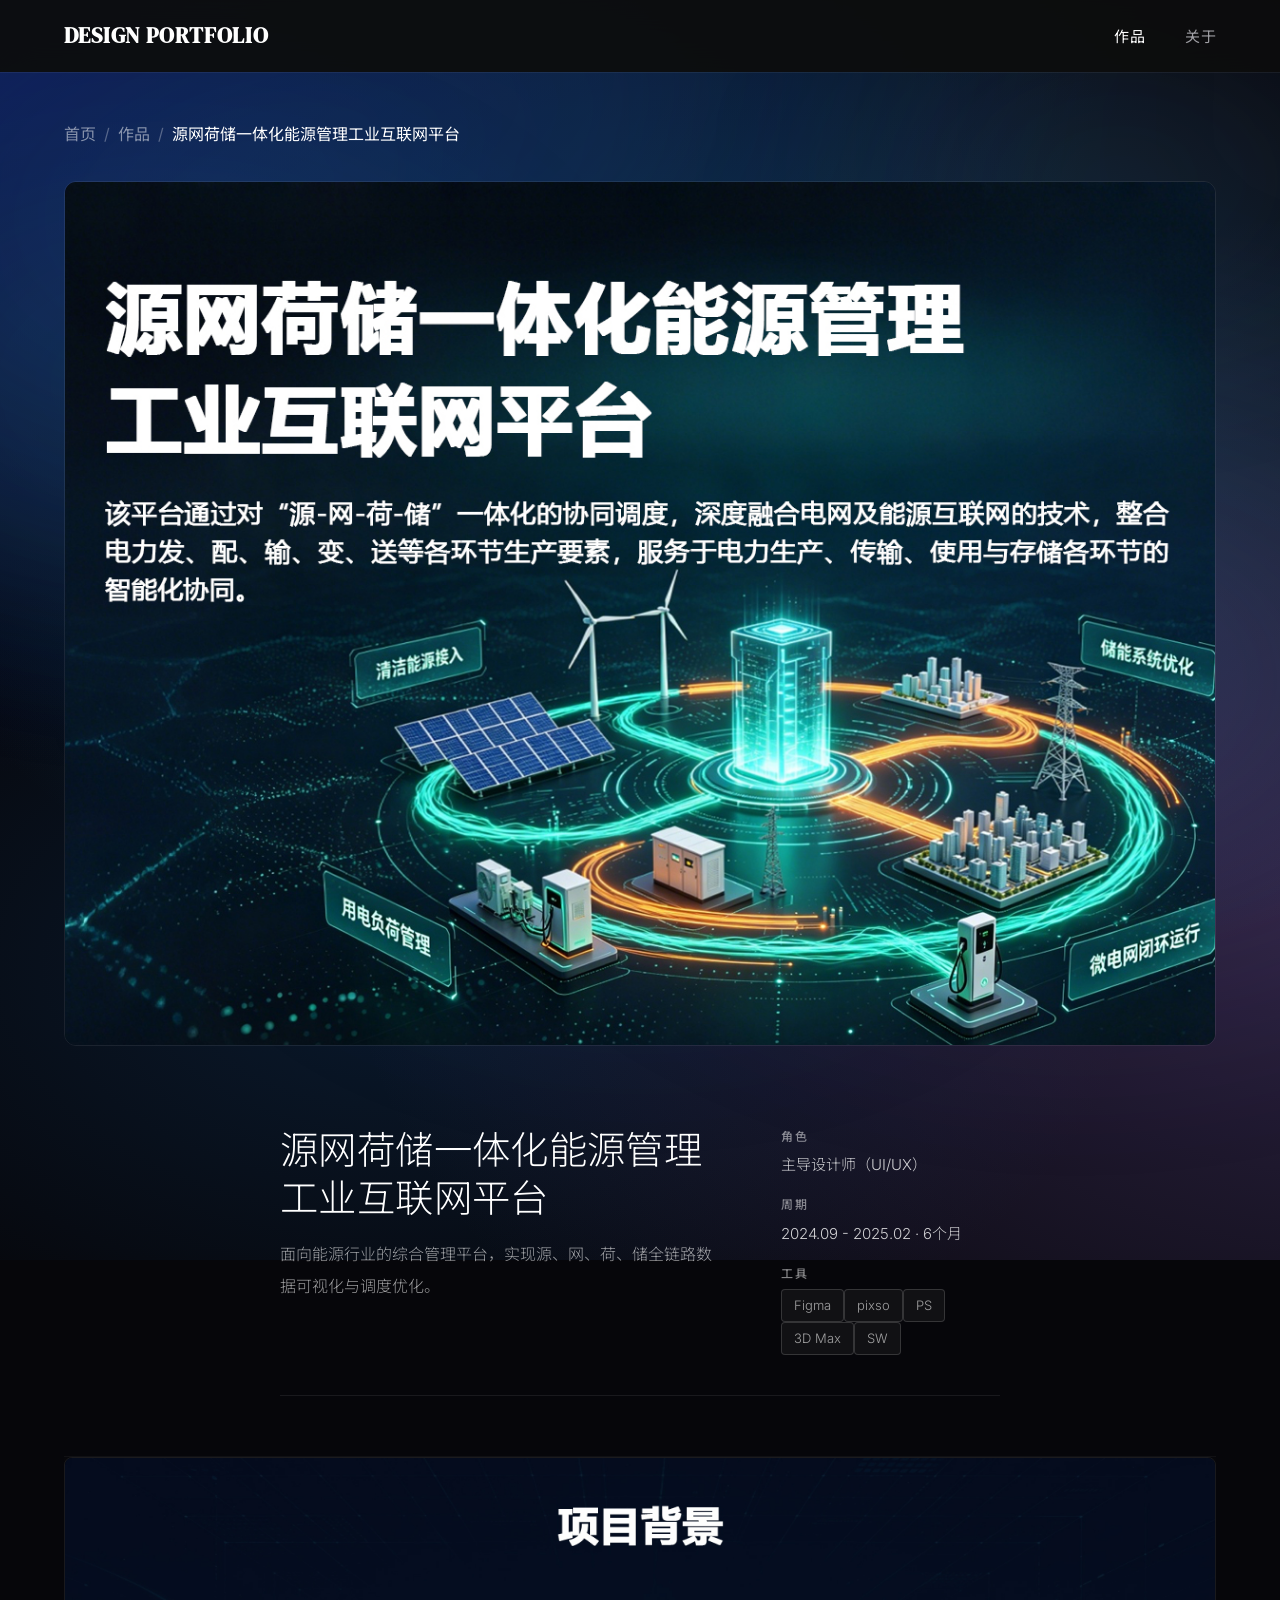
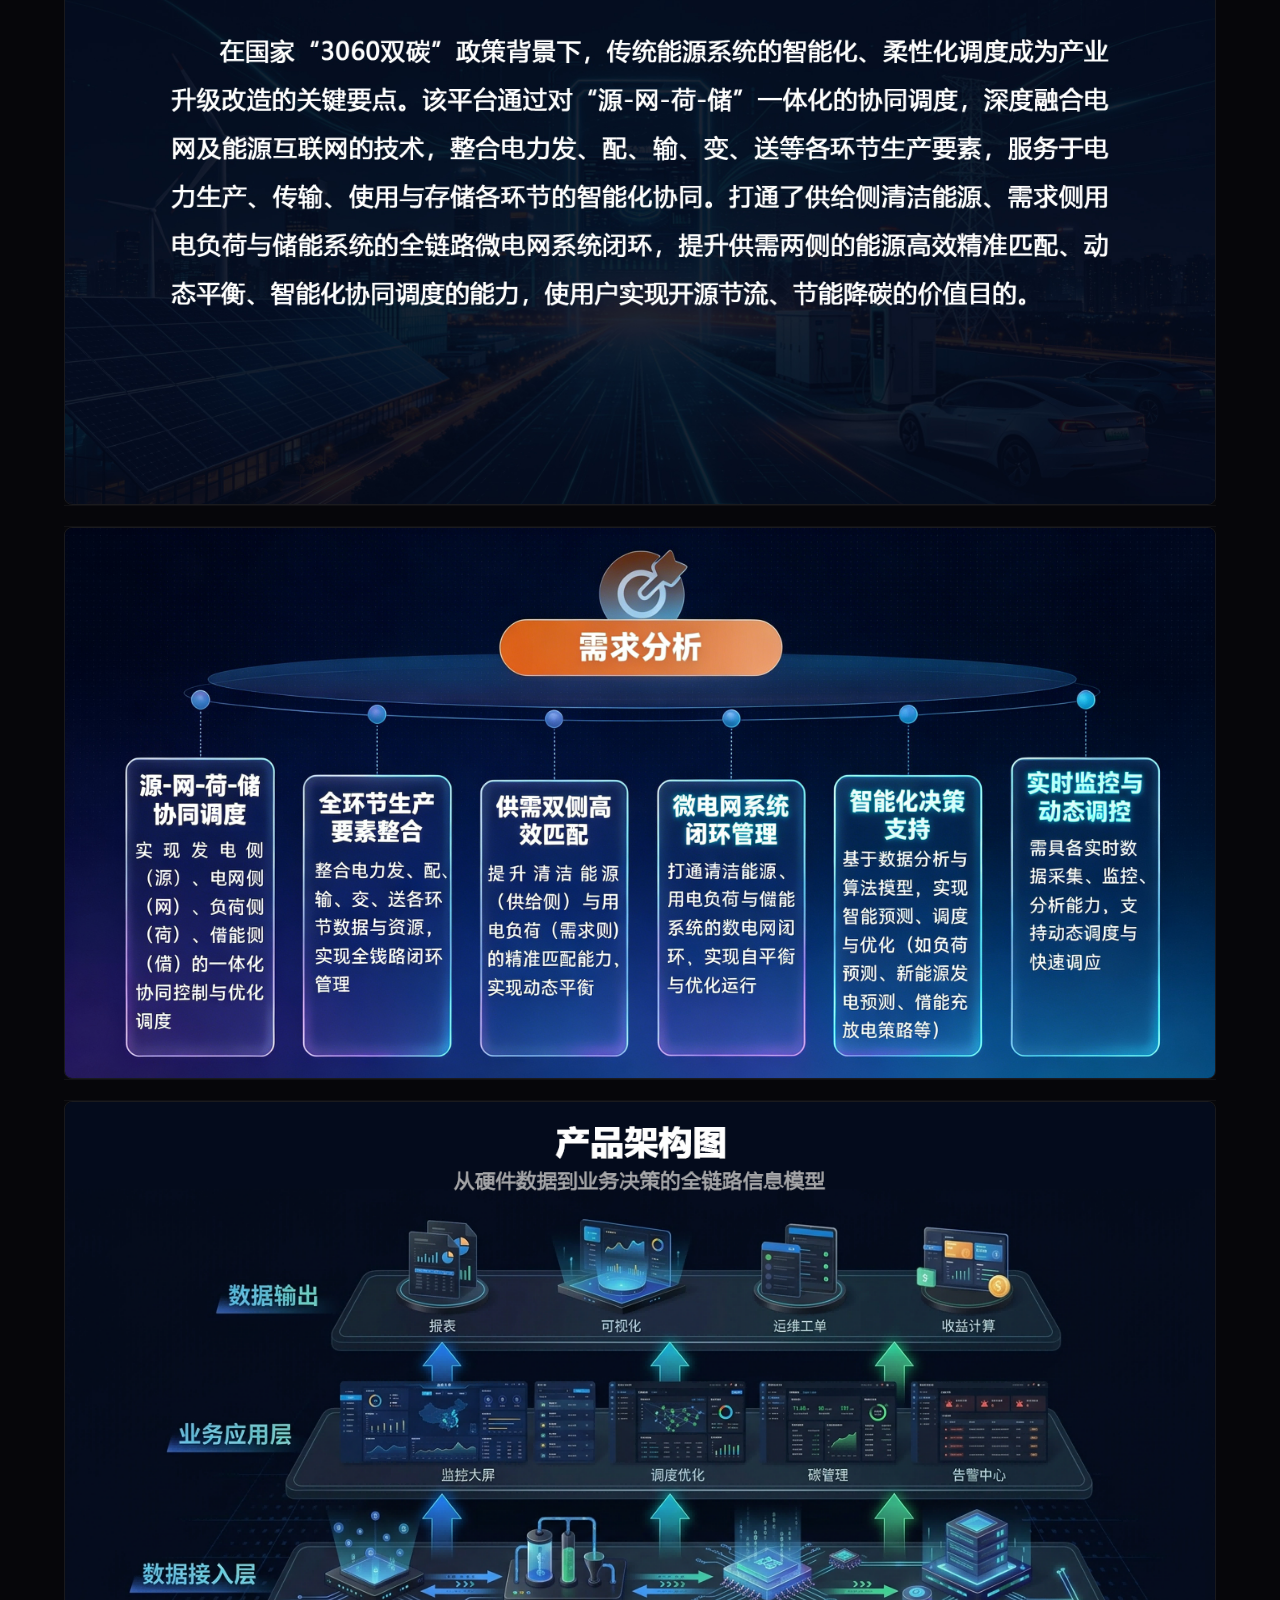
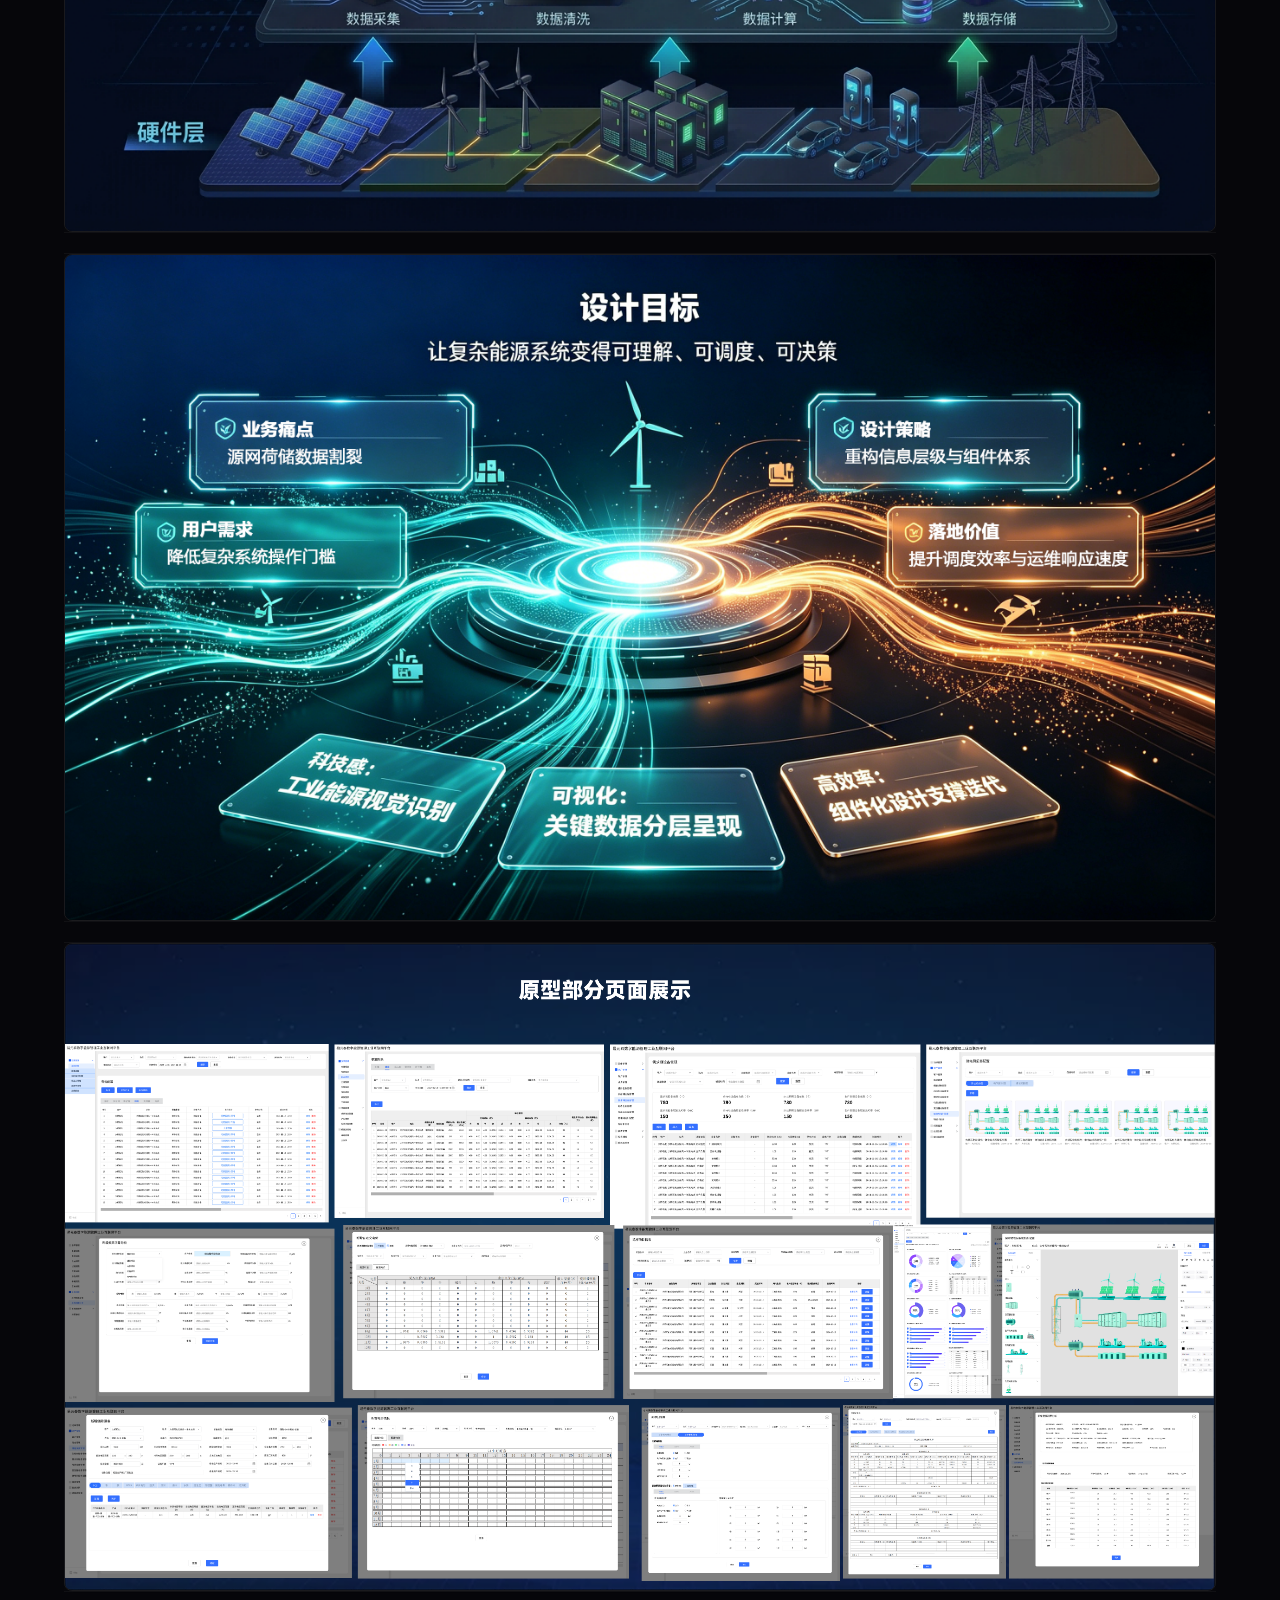
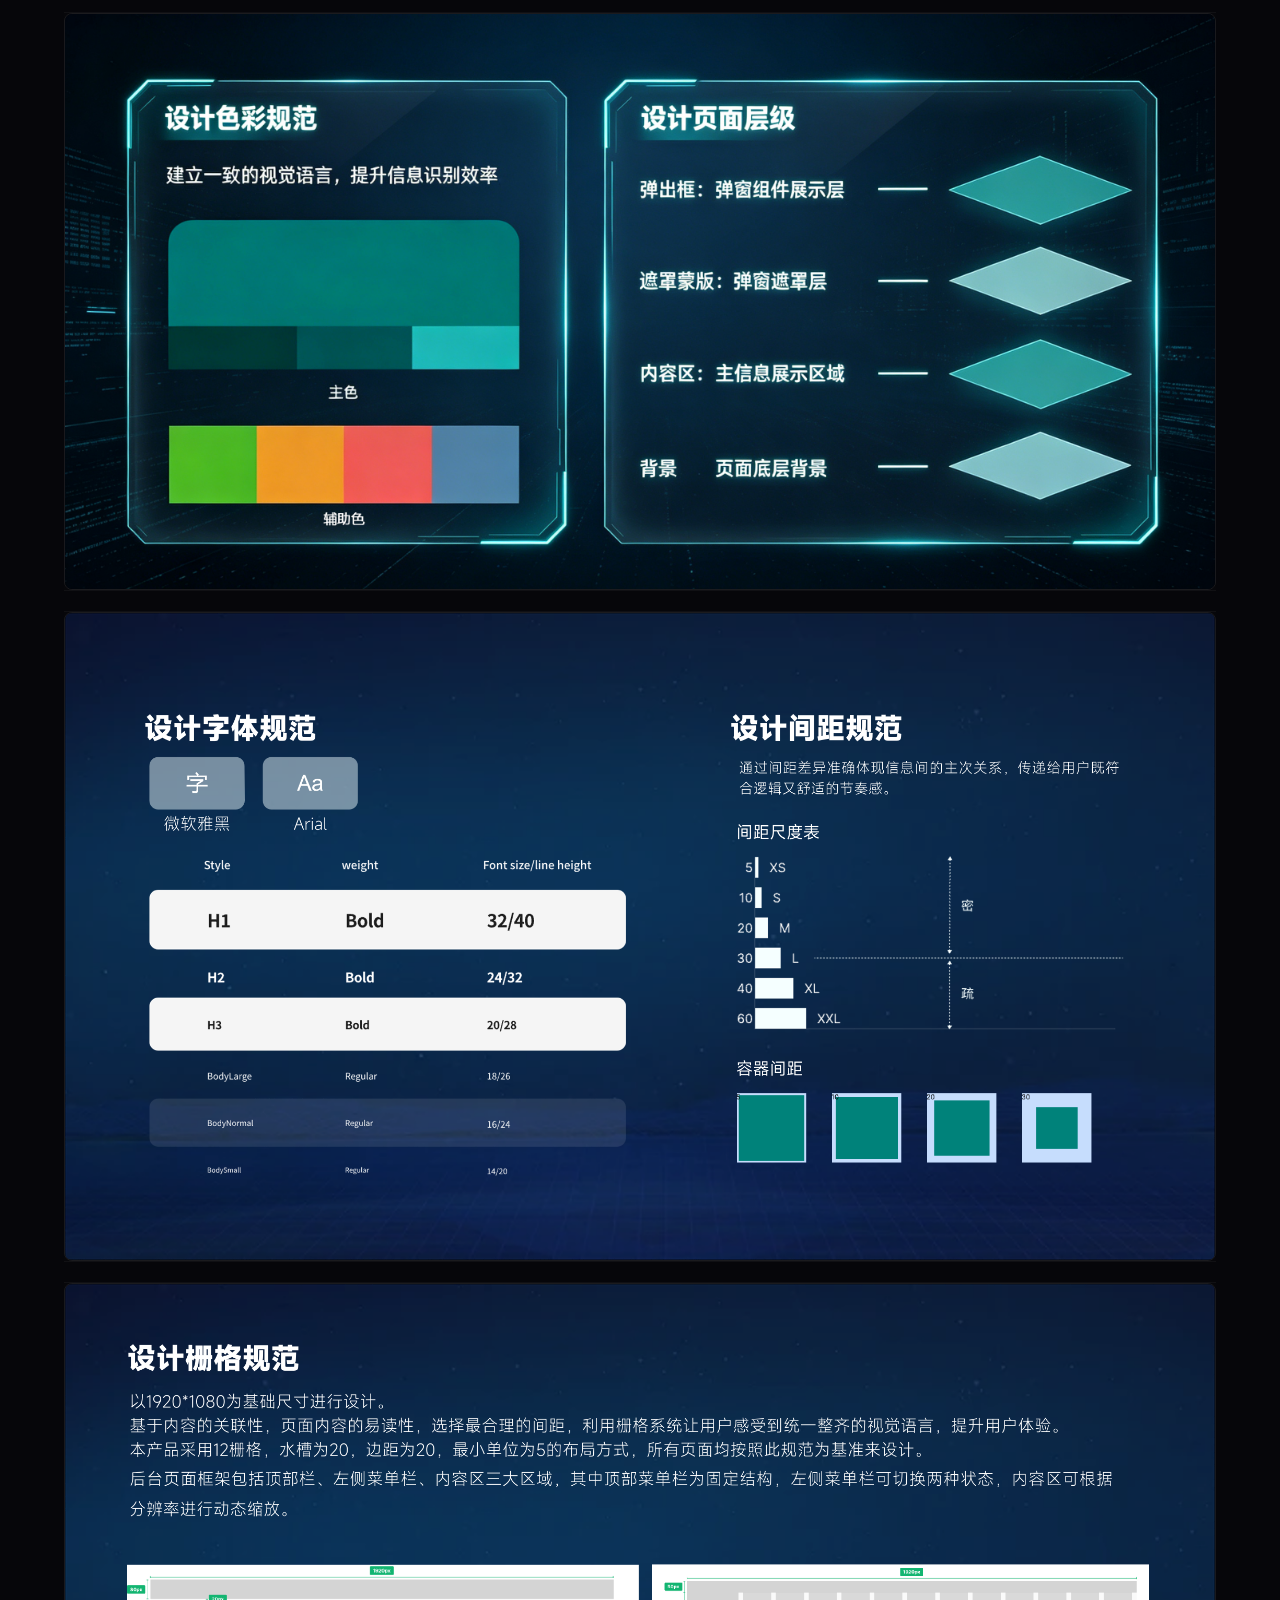
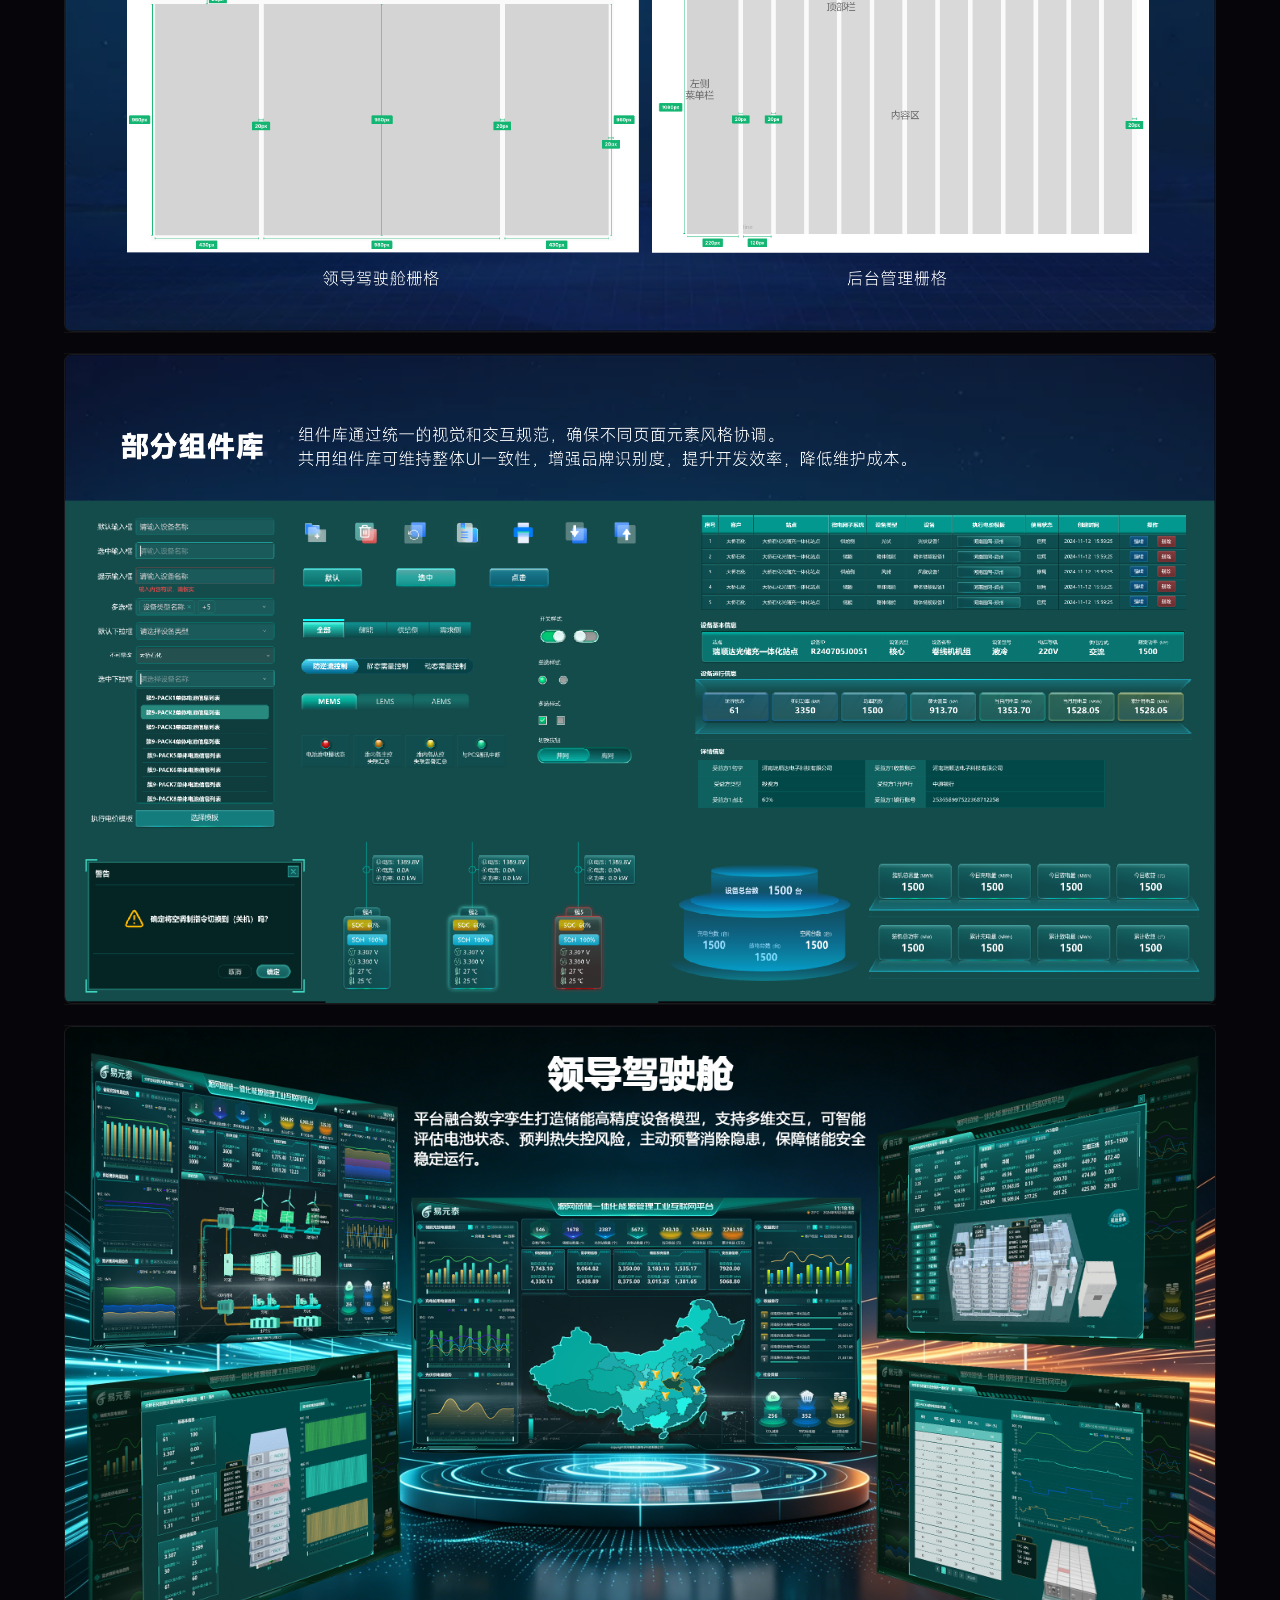
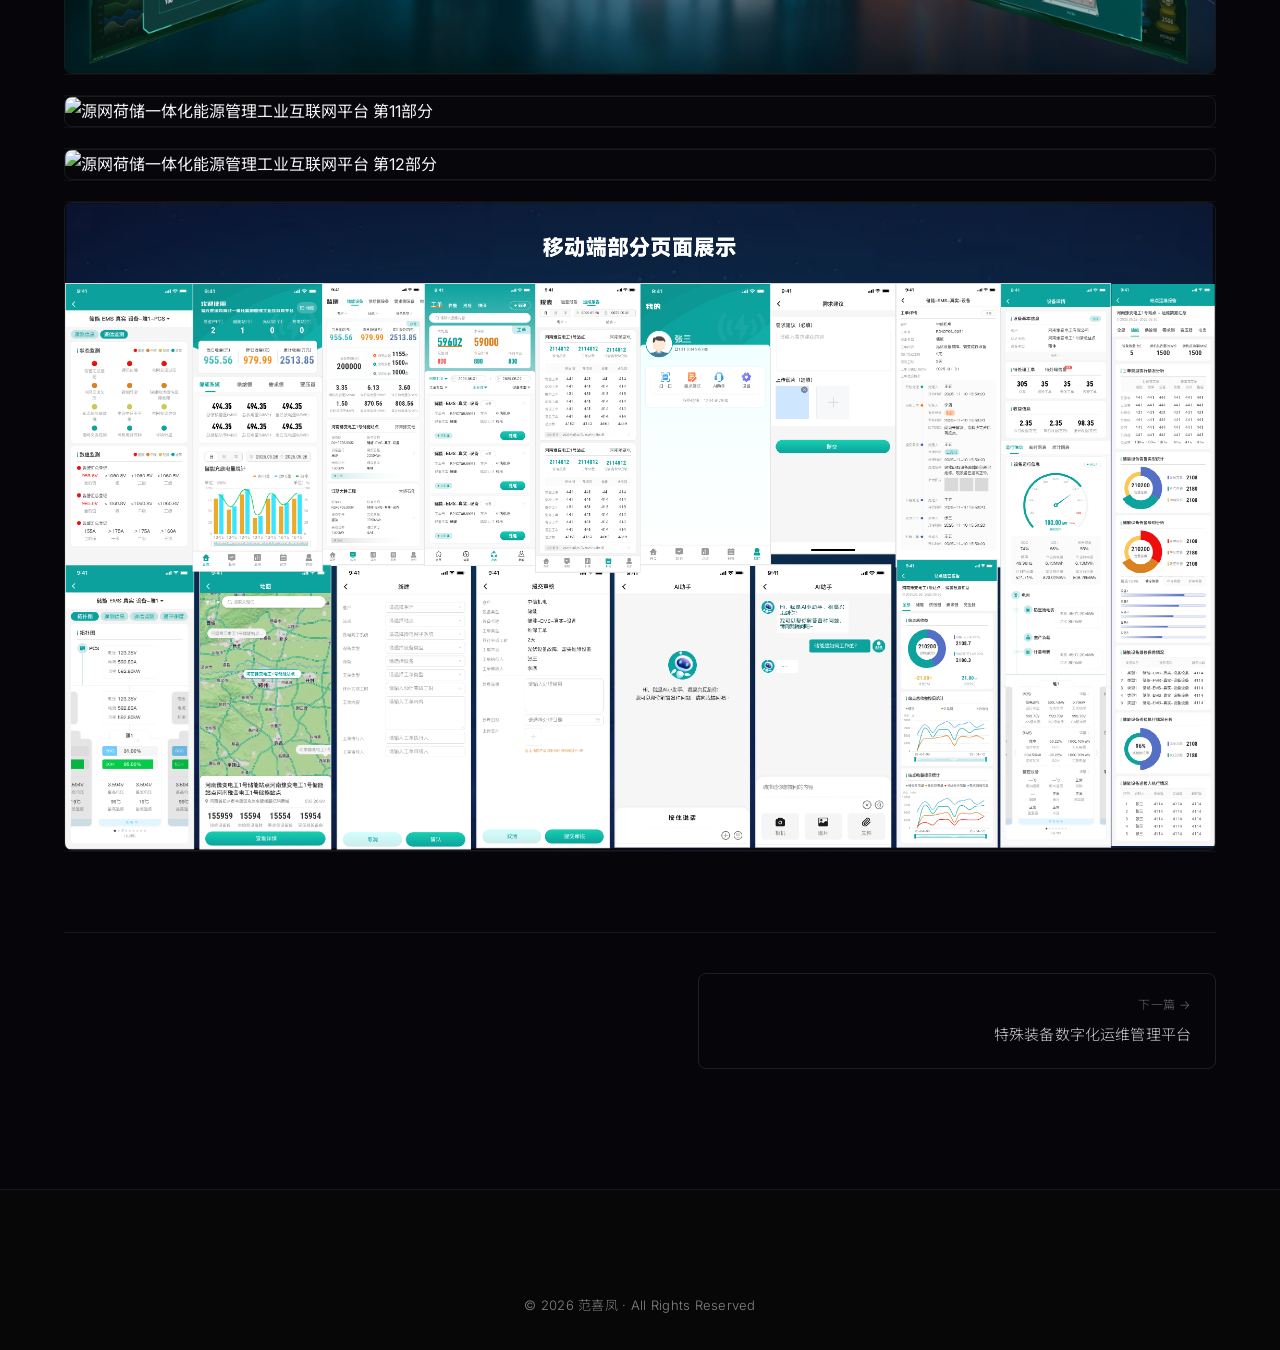
==== work-detail.html @ 2d945c6f "初始提交：凤飞花香个人设计作品集" ====
<!DOCTYPE html>
<html lang="zh-CN">
<head>
  <meta charset="UTF-8">
  <meta name="viewport" content="width=device-width, initial-scale=1.0">
  <title>作品详情 — 范喜凤</title>
  <link rel="preconnect" href="https://fonts.googleapis.com">
  <link rel="preconnect" href="https://fonts.gstatic.com" crossorigin>
  <link href="https://fonts.googleapis.com/css2?family=Noto+Sans+SC:wght@300;400;500&family=DM+Serif+Display&family=Inter:wght@300;400;500&display=swap" rel="stylesheet">
  <link rel="stylesheet" href="assets/css/style.css">
  <style>
    /* ========== 画册翻页浏览器 ========== */
    .flipbook-viewer {
      max-width: 960px;
      margin: 0 auto;
      padding: 0 20px 60px;
    }
    .flipbook-viewer__header {
      text-align: center;
      margin-bottom: 36px;
    }
    .flipbook-viewer__title {
      font-size: clamp(1.25rem, 2.5vw, 1.75rem);
      font-weight: 300;
      color: #FFFFFF;
      margin-bottom: 8px;
      letter-spacing: 0.02em;
    }
    .flipbook-viewer__meta {
      font-size: 0.8125rem;
      color: rgba(255,255,255,0.5);
      font-weight: 300;
      letter-spacing: 0.05em;
    }

    /* 主展示区 */
    .flipbook-stage {
      position: relative;
      background: rgba(255,255,255,0.03);
      border: 1px solid rgba(255,255,255,0.08);
      border-radius: 12px;
      overflow: hidden;
      aspect-ratio: 4 / 3;
      display: flex;
      align-items: center;
      justify-content: center;
    }
    .flipbook-stage__img {
      max-width: 92%;
      max-height: 92%;
      object-fit: contain;
      border-radius: 4px;
      transition: opacity 0.35s ease, transform 0.35s ease;
    }
    .flipbook-stage__img.entering {
      opacity: 0;
      transform: scale(0.97);
    }
    .flipbook-stage__img.visible {
      opacity: 1;
      transform: scale(1);
    }

    /* 翻页方向提示 */
    .flipbook-stage__hint-left,
    .flipbook-stage__hint-right {
      position: absolute;
      top: 0; bottom: 0;
      width: 18%;
      display: flex;
      align-items: center;
      justify-content: center;
      color: rgba(255,255,255,0.2);
      font-size: 2rem;
      cursor: pointer;
      transition: all 0.2s;
      z-index: 2;
      user-select: none;
    }
    .flipbook-stage__hint-left { left: 0; justify-content: flex-start; padding-left: 16px; }
    .flipbook-stage__hint-right { right: 0; justify-content: flex-end; padding-right: 16px; }
    .flipbook-stage__hint-left:hover,
    .flipbook-stage__hint-right:hover {
      color: rgba(255,255,255,0.7);
      background: linear-gradient(90deg, rgba(255,255,255,0.04), transparent);
    }
    .flipbook-stage__hint-right:hover {
      background: linear-gradient(90deg, transparent, rgba(255,255,255,0.04));
    }

    /* 控制栏 */
    .flipbook-controls {
      display: flex;
      align-items: center;
      justify-content: center;
      gap: 24px;
      margin-top: 24px;
    }
    .flipbook-controls__btn {
      width: 44px; height: 44px;
      border-radius: 50%;
      border: 1px solid rgba(255,255,255,0.2);
      background: transparent;
      color: rgba(255,255,255,0.7);
      font-size: 1.125rem;
      cursor: pointer;
      display: flex;
      align-items: center;
      justify-content: center;
      transition: all 0.2s;
    }
    .flipbook-controls__btn:hover:not(:disabled) {
      border-color: rgba(255,255,255,0.5);
      color: #FFFFFF;
      background: rgba(255,255,255,0.06);
    }
    .flipbook-controls__btn:disabled {
      opacity: 0.2;
      cursor: default;
    }
    .flipbook-controls__page {
      font-size: 0.875rem;
      color: rgba(255,255,255,0.6);
      font-weight: 300;
      letter-spacing: 0.05em;
      min-width: 60px;
      text-align: center;
    }
    .flipbook-controls__page strong {
      color: #FFFFFF;
      font-weight: 400;
    }

    /* 页码圆点指示器 */
    .flipbook-dots {
      display: flex;
      justify-content: center;
      gap: 8px;
      margin-top: 20px;
      flex-wrap: wrap;
    }
    .flipbook-dots__dot {
      width: 8px; height: 8px;
      border-radius: 50%;
      background: rgba(255,255,255,0.15);
      border: none;
      cursor: pointer;
      transition: all 0.25s;
      padding: 0;
    }
    .flipbook-dots__dot:hover {
      background: rgba(255,255,255,0.35);
    }
    .flipbook-dots__dot.active {
      background: #FFFFFF;
      transform: scale(1.2);
    }

    /* 缩略图横滚条 */
    .flipbook-thumbs {
      display: flex;
      gap: 8px;
      margin-top: 20px;
      overflow-x: auto;
      padding-bottom: 8px;
      scrollbar-width: thin;
      scrollbar-color: rgba(255,255,255,0.15) transparent;
    }
    .flipbook-thumbs__item {
      flex-shrink: 0;
      width: 72px;
      height: 54px;
      border-radius: 4px;
      overflow: hidden;
      border: 2px solid transparent;
      cursor: pointer;
      opacity: 0.5;
      transition: all 0.2s;
    }
    .flipbook-thumbs__item:hover { opacity: 0.8; }
    .flipbook-thumbs__item.active {
      border-color: #FFFFFF;
      opacity: 1;
    }
    .flipbook-thumbs__item img {
      width: 100%; height: 100%;
      object-fit: cover;
    }

    /* 键盘提示 */
    .flipbook-keyboard-hint {
      text-align: center;
      margin-top: 16px;
      font-size: 0.75rem;
      color: rgba(255,255,255,0.25);
      font-weight: 300;
    }

    /* 作品概述区（画册也显示） */
    .work-detail__overview {
      max-width: 720px;
      margin: 0 auto 60px;
      padding-bottom: 40px;
      border-bottom: 1px solid rgba(255,255,255,0.08);
    }
    .work-detail__overview h1 {
      font-size: clamp(1.5rem, 3vw, 2.75rem);
      font-weight: 500;
      line-height: 1.25;
      letter-spacing: 0.01em;
      margin-bottom: 16px;
      color: #FFFFFF;
    }
    .work-detail__overview .subtitle {
      color: rgba(255,255,255,0.6);
      font-weight: 300;
      line-height: 2;
      margin-bottom: 28px;
    }
    .work-detail__meta {
      display: flex;
      flex-direction: column;
      gap: 16px;
    }
    .meta-item h4 {
      font-size: 0.75rem;
      font-weight: 500;
      letter-spacing: 0.12em;
      text-transform: uppercase;
      color: rgba(255,255,255,0.5);
      margin-bottom: 4px;
    }
    .meta-item p {
      color: rgba(255,255,255,0.8);
      font-weight: 300;
      font-size: 0.9375rem;
    }
    .tool-icons {
      display: flex;
      gap: 8px;
      flex-wrap: wrap;
    }
    .tool-icon {
      display: inline-block;
      padding: 4px 12px;
      border: 1px solid rgba(255,255,255,0.15);
      border-radius: 4px;
      font-size: 0.8125rem;
      color: rgba(255,255,255,0.6);
      font-weight: 300;
    }

    /* 普通作品章节样式（复用现有） */
    .work-section {
      margin-bottom: 20px;
    }
    .work-section__title {
      font-size: clamp(1.125rem, 2vw, 1.5rem);
      font-weight: 300;
      color: #FFFFFF;
      margin-bottom: 20px;
      letter-spacing: 0.01em;
    }
    .work-section__body {
      color: rgba(255,255,255,0.6);
      font-weight: 300;
      line-height: 2;
    }
    .work-section__body p { margin: 20px; }
    .pull-quote {
      background: rgba(255,255,255,0.03);
      border-left: 2px solid rgba(255,255,255,0.3);
      color: rgba(255,255,255,0.7);
      padding: 20px 24px;
      border-radius: 0 8px 8px 0;
      margin: 24px 0;
      font-size: 0.9375rem;
      line-height: 1.8;
    }
    .image-grid {
      display: grid;
      grid-template-columns: 1fr;
      gap: 24px;
      margin-top: 28px;
    }
    .image-grid img {
      border-radius: 8px;
      width: 100%;
      cursor: pointer;
      transition: transform 0.3s, box-shadow 0.3s;
      border: 1px solid rgba(255,255,255,0.08);
    }
    .emoji-grid {
      display: grid;
      grid-template-columns: repeat(4, 1fr);
      gap: 12px;
      margin-top: 28px;
    }
    .emoji-grid img {
      border-radius: 6px;
      width: 100%;
      aspect-ratio: 1;
      object-fit: contain;
      cursor: pointer;
      transition: transform 0.2s;
      background: rgba(255,255,255,0.03);
      border: 1px solid rgba(255,255,255,0.06);
    }
    .emoji-grid img:hover {
      transform: scale(1.08);
      border-color: rgba(255,255,255,0.15);
    }
    .preview-grid {
      display: grid;
      grid-template-columns: 1fr 1fr;
      gap: 16px;
      margin-top: 28px;
    }
    .preview-grid img {
      border-radius: 8px;
      width: 100%;
      cursor: pointer;
      transition: transform 0.2s;
      border: 1px solid rgba(255,255,255,0.08);
    }
    .preview-grid img:hover {
      transform: scale(1.03);
    }
    .goal-list {
      list-style: none;
      padding: 0;
      display: flex;
      flex-direction: column;
      gap: 20px;
    }
    .goal-list li {
      display: flex;
      align-items: flex-start;
      gap: 16px;
    }
    .goal-icon {
      width: 36px; height: 36px;
      border-radius: 50%;
      background: #FFFFFF;
      color: #06060A;
      display: flex;
      align-items: center;
      justify-content: center;
      font-size: 0.9375rem;
      font-weight: 600;
      flex-shrink: 0;
    }

    /* 上一篇/下一篇导航 */
    .work-nav {
      display: flex;
      justify-content: space-between;
      margin-top: 80px;
      padding-top: 40px;
      border-top: 1px solid rgba(255,255,255,0.08);
      gap: 20px;
    }
    .work-nav__item {
      flex: 1;
      padding: 20px 24px;
      border: 1px solid rgba(255,255,255,0.1);
      border-radius: 8px;
      text-decoration: none;
      transition: all 0.25s;
      max-width: 45%;
    }
    .work-nav__item:hover {
      border-color: rgba(255,255,255,0.3);
      background: rgba(255,255,255,0.03);
    }
    .work-nav__item--next { text-align: right; margin-left: auto; }
    .work-nav__label {
      font-size: 0.75rem;
      color: rgba(255,255,255,0.4);
      margin-bottom: 6px;
      letter-spacing: 0.05em;
    }
    .work-nav__title {
      font-size: 0.9375rem;
      color: rgba(255,255,255,0.8);
      font-weight: 300;
    }

    @media (max-width: 640px) {
      .flipbook-stage { aspect-ratio: 3 / 2.2; }
      .flipbook-stage__hint-left,
      .flipbook-stage__hint-right { display: none; }
      .image-grid { grid-template-columns: 1fr; }
      .work-nav { flex-direction: column; }
      .work-nav__item { max-width: 100%; }
    }
    .img-with-model {
      position: relative;
      width: 100%;
      border-radius: 8px;
      overflow: hidden;
    }
    .img-with-model img {
      width: 100%;
      display: block;
    }
    .img-with-model .model-btn {
      position: absolute;
      bottom: 14px;
      left: 50%;
      transform: translateX(-50%);
      padding: 7px 18px;
      background: rgba(0,0,0,0.65);
      color: #fff;
      border: 1px solid rgba(255,255,255,0.25);
      border-radius: 18px;
      font-size: 0.8125rem;
      cursor: pointer;
      transition: all 0.2s;
      backdrop-filter: blur(6px);
      white-space: nowrap;
      z-index: 2;
    }
    .img-with-model .model-btn:hover {
      background: rgba(255,255,255,0.18);
      border-color: rgba(255,255,255,0.5);
    }
    #modelViewerModal {
      display: none;
      position: fixed;
      inset: 0;
      z-index: 9999;
      background: rgba(0,0,0,0.92);
      backdrop-filter: blur(12px);
    }
    #modelViewerModal .model-close-btn {
      position: absolute;
      top: 20px;
      right: 20px;
      z-index: 10;
      background: rgba(255,255,255,0.1);
      border: 1px solid rgba(255,255,255,0.2);
      color: #fff;
      width: 40px;
      height: 40px;
      border-radius: 50%;
      font-size: 1.1rem;
      cursor: pointer;
      transition: all 0.2s;
      display: flex;
      align-items: center;
      justify-content: center;
    }
    #modelViewerModal .model-close-btn:hover {
      background: rgba(255,255,255,0.2);
    }
    #modelViewerModal .model-hint {
      text-align: center;
      color: rgba(255,255,255,0.4);
      font-size: 0.75rem;
      padding: 10px;
      letter-spacing: 0.05em;
    }
    model-viewer {
      width: 100%;
      height: 100%;
      background: transparent;
    }
  </style>
  <script type="module" src="https://unpkg.com/@google/model-viewer/dist/model-viewer.min.js"></script>
</head>
<body>

  <!-- 动态渐变背景第三层 -->
  <div class="bg-glow-layer"></div>

  <!-- 导航栏 -->
  <nav class="navbar scrolled" style="background:rgba(13,13,13,0.94);backdrop-filter:blur(16px);box-shadow:0 1px 0 rgba(255,255,255,0.06);">
    <a href="index.html" class="navbar__logo"><span>DESIGN PORTFOLIO</span></a>
    <ul class="navbar__links" style="display:flex;gap:40px;list-style:none;">
      <li><a href="works.html" style="color:#FFFFFF;font-weight:400;">作品</a></li>
      <li><a href="about.html">关于</a></li>
    </ul>
  </nav>

  <!-- 作品详情动态内容 -->
  <article class="work-detail" style="padding-top:120px;">
    <div class="container" id="work-content">
      <!-- JS 动态填充 -->
    </div>
  </article>

  <!-- Footer -->
  <footer class="footer">
    <div class="container">
    
      <p class="footer__copy">© 2026 范喜凤 · All Rights Reserved</p>
    </div>
  </footer>

  <!-- Lightbox -->
  <div class="lightbox" id="lightbox">
    <button class="lightbox__close" onclick="closeLightbox()">✕</button>
    <button class="lightbox__nav lightbox__nav--prev" onclick="lbNav(-1)">‹</button>
    <img class="lightbox__img" id="lightbox-img" src="" alt="预览">
    <button class="lightbox__nav lightbox__nav--next" onclick="lbNav(1)">›</button>
  </div>

  <script>
    // ============================================================
    //  作品数据
    // ============================================================
    const worksData = {
      // ---------- UI 设计 ----------
      'energy': {
        title: '源网荷储一体化能源管理工业互联网平台',
        subtitle: '面向能源行业的综合管理平台，实现源、网、荷、储全链路数据可视化与调度优化。',
        category: 'UI 设计',
        categorySlug: 'ui',
        type: 'regular',
        meta: [
          { label: '角色', value: '主导设计师（UI/UX）' },
          { label: '周期', value: '2024.09 - 2025.02 · 6个月' },
          { label: '工具', value: ['Figma', 'pixso', 'PS', '3D Max', 'SW'] },
        ],
        cover: 'assets/images/UI-energy-01.jpg',
        sections: [
          {image: 'assets/images/UI-energy-02.jpg'},
          {image: 'assets/images/UI-energy-03.png'},
          {image: 'assets/images/UI-energy-04.png'},
          {image: 'assets/images/UI-energy-05.png'},
          {image: 'assets/images/UI-energy-05-1.png'},
          {image: 'assets/images/UI-energy-06.png'},
          {image: 'assets/images/UI-energy-07.png'},
          {image: 'assets/images/UI-energy-08.png'},
          {image: 'assets/images/UI-energy-09.png'},
          {image: 'assets/images/UI-energy-10.png'},
          {image: 'assets/images/UI-energy-11.png'},
          {image: 'assets/images/UI-energy-12.png'},
          {image: 'assets/images/UI-energy-13.png'},
        ]
      },
      'equipment': {
        title: '特殊装备数字化运维管理平台',
        subtitle: '面向特殊装备的全生命周期运维管理系统，实现设备状态实时监控、故障预警与工单闭环管理。',
        category: 'UI 设计',
        categorySlug: 'ui',
        type: 'regular',
        meta: [
          { label: '角色', value: '主导设计师（UI/UX）' },
          { label: '周期', value: '2025.03 - 2025.04  · 1个月' },
          { label: '工具', value: ['pixso', 'PS', '3D Max', 'SW'] },
        ],
        cover: 'assets/images/UI-equipment-01.jpg',
        sections: [
          {image: 'assets/images/UI-equipment-02.jpg'},
          {image: 'assets/images/UI-equipment-03.jpg'},
          {video: 'assets/images/UI-equipment-video.mp4', caption: '数字孪生模型演示视频'},
          {image: 'assets/images/UI-equipment-04.jpg'},
          {image: 'assets/images/UI-equipment-05.jpg'},
        ]
      },
      'charge': {
        title: '充电运营管理系统',
        subtitle: '新能源汽车充电站运营管理平台，涵盖站点监控、订单管理、财务结算、用户运营等核心功能。',
        category: 'UI 设计',
        categorySlug: 'ui',
        type: 'regular',
        meta: [
          { label: '角色', value: '主导设计师（UI/UX）' },
          { label: '周期', value: '2025.05 - 2025.09  · 3个月' },
          { label: '工具', value: ['pixso', 'PS', '3D Max'] },
        ],
        cover: 'assets/images/UI-charge-01.jpg',
        sections: [
          {image: 'assets/images/UI-charge-02.jpg'},
          {image: 'assets/images/UI-charge-03.jpg'},
          {image: 'assets/images/UI-charge-04.jpg'},
          {image: 'assets/images/UI-charge-05.png'},
          {image: 'assets/images/UI-charge-06.png'},
          {image: 'assets/images/UI-charge-07.png'},
          {image: 'assets/images/UI-charge-08.png'},
          {image: 'assets/images/UI-charge-09.png'},
          {image: 'assets/images/UI-charge-10.png'},
          {image: 'assets/images/UI-charge-11.png'},
        ]
      },

      'hcharge': {
        title: '火星充电小程序',
        subtitle: '火星充电小程序提供安全便捷充电服务，赋能电车产业与清洁能源可持续发展。',
        category: 'UI 设计',
        categorySlug: 'ui',
        type: 'regular',
        meta: [
          { label: '角色', value: '主导设计师（UI/UX）' },
          { label: '周期', value: '2023.01 - 2024.08  · 7个月' },
          { label: '工具', value: ['pixso', 'PS', '3D Max'] },
        ],
        cover: 'assets/images/UI-Hcharge-01.jpg',
        sections: [
          {image: 'assets/images/UI-Hcharge-02.jpg'},
          {image: 'assets/images/UI-Hcharge-03.jpg'},
          {image: 'assets/images/UI-Hcharge-04.jpg'},
        ]
      },
      'city': {
        title: '信阳市小米集团城市合作重点项目管理平台',
        subtitle: '信阳小米项目管理平台供领导查看项目进度、合作数据与区县项目排行。',
        category: 'UI 设计',
        categorySlug: 'ui',
        type: 'regular',
        meta: [
          { label: '角色', value: '主导设计师（UI/UX）' },
          { label: '周期', value: '2022.08 - 2023.08  · 12个月' },
          { label: '工具', value: ['figma', 'PS'] },
        ],
        cover: 'assets/images/UI-city-01.jpg',
        sections: [
          {image: 'assets/images/UI-city-02.jpg'},
          {image: 'assets/images/UI-city-03.jpg'},
          {image: 'assets/images/UI-city-04.jpg'},
        ]
      },
      'railway': {
        title: '车站智能AI服务台',
        subtitle: '通过该系统为旅客提供咨询、服务，包括：业务咨询、车站导航、余票查询、交通线路、求助投诉、车站周边等。',
        category: 'UI 设计',
        categorySlug: 'ui',
        type: 'regular',
        meta: [
          { label: '角色', value: '主导设计师（UI/UX）' },
          { label: '周期', value: '2020.05 - 2022.03  · 18个月' },
          { label: '工具', value: ['figma', 'PS', '3D Max', 'UE4'] },
        ],
        cover: 'assets/images/UI-railway-01.jpg',
        sections: [
          {image: 'assets/images/UI-railway-02.jpg'},
          {image: 'assets/images/UI-railway-03.jpg'},
          {video: 'assets/images/UI-railway-video.mp4', caption: '平台操作演示视频'},
          {image: 'assets/images/UI-railway-04.jpg'},
        ]
      },
      // ---------- 画册 / 宣传物料 ----------
      'yiyuantai': {
        title: '易元泰宣传画册',
        subtitle: '为企业品牌宣传打造的精美画册，融合品牌理念与视觉表达，传递专业可靠的品牌形象。',
        category: '宣传物料',
        categorySlug: 'ProductCatalog',
        type: 'catalog',
        meta: [
          { label: '角色', value: '视觉设计' },
          { label: '周期', value: '2025 · 画册设计' },
          { label: '工具', value: ['Photoshop',  'Illustrator'] },
        ],
        cover: 'assets/images/doubao_image_6.png',
        pages: [
          'assets/images/pptx-image194.png',
          'assets/images/pptx-image195.png',
          'assets/images/pptx-image196.png',
          'assets/images/pptx-image197.png',
          'assets/images/pptx-image198.png',
          'assets/images/pptx-image199.png',
          // 后续添加更多画册页面图片，例如：
          // 'assets/images/catalog/yiyuantai_02.jpg',
          // 'assets/images/catalog/yiyuantai_03.jpg',
        ]
      },
      'huoxing': {
        title: '火星星云宣传画册',
        subtitle: '科技品牌宣传画册设计，以星云为创意概念，展现品牌探索与创新的精神内核。',
        category: '宣传物料',
        categorySlug: 'ProductCatalog',
        type: 'catalog',
        meta: [
          { label: '角色', value: '视觉设计' },
          { label: '周期', value: '2023 · 画册设计' },
          { label: '工具', value: ['Photoshop', 'Illustrator'] },
        ],
        cover: 'assets/images/doubao_image_4.png',
        pages: [
          'assets/images/pptx-image181.png',
          'assets/images/pptx-image182.png',
          'assets/images/pptx-image183.png',
          'assets/images/pptx-image184.png',
          'assets/images/pptx-image185.png',
          'assets/images/pptx-image186.png',
          // 'assets/images/catalog/huoxing_02.jpg',
          // 'assets/images/catalog/huoxing_03.jpg',
        ]
      },
      'yimushangyuan': {
        title: '一目尚源宣传画册',
        subtitle: '品牌宣传画册设计，以"一目尚源"为核心概念，传递品牌对品质与美学的追求。',
        category: '宣传物料',
        categorySlug: 'ProductCatalog',
        type: 'catalog',
        meta: [
          { label: '角色', value: '视觉设计' },
          { label: '周期', value: '2024 · 画册设计' },
          { label: '工具', value: ['Photoshop', 'Illustrator'] },
        ],
        cover: 'assets/images/doubao_image_3.png',
        pages: [
          'assets/images/pptx-image188.png',
          'assets/images/pptx-image189.png',
          'assets/images/pptx-image190.png',
          'assets/images/pptx-image191.png',
          'assets/images/pptx-image192.png',
          // 'assets/images/catalog/yimushangyuan_02.jpg',
          // 'assets/images/catalog/yimushangyuan_03.jpg',
        ]
      },
      
      'poster': {
        title: '节日宣传海报',
        subtitle: '公司产品宣传海报设计，以"节日"为核心概念，传递品牌对品质与美学的追求。',
        category: '宣传物料',
        categorySlug: 'ProductCatalog',
        type: 'catalog',
        meta: [
          { label: '角色', value: '视觉设计' },
          { label: '周期', value: '2024-2026 · 海报设计' },
          { label: '工具', value: ['Photoshop', 'Illustrator'] },
        ],
        cover: 'assets/images/doubao_image_7.png',
        pages: [
          'assets/images/M-poster.png',
          // 'assets/images/catalog/yimushangyuan_02.jpg',
          // 'assets/images/catalog/yimushangyuan_03.jpg',
        ]
      },
      'OtherMaterials': {
        title: '其他宣传物料',
        subtitle: '覆盖品牌宣传、活动推广、客户转化等多元场景，统一视觉识别，提升企业形象与传播效率。',
        category: '宣传物料',
        categorySlug: 'ProductCatalog',
        type: 'catalog',
        meta: [
          { label: '角色', value: '视觉设计' },
          { label: '周期', value: '2020-2024 · 其他物料设计' },
          { label: '工具', value: ['Photoshop', 'Illustrator'] },
        ],
        cover: 'assets/images/doubao_image_8.png',
        pages: [
          'assets/images/M-poster-02.png',
          'assets/images/M-poster-03.png',
          // 'assets/images/catalog/yimushangyuan_02.jpg',
          // 'assets/images/catalog/yimushangyuan_03.jpg',
        ]
      },

      // ---------- 插画 ----------
      'handDrawn': {
        title: '个人手绘作品',
        subtitle: '汇集素描、黑白线稿、彩铅、水彩、水粉多媒介手绘，笔触细腻柔和，风格治愈温暖。以多样画材呈现不同肌理质感，完整展现多元细腻的原创手绘风格。',
        category: '手绘',
        categorySlug: 'illustration',
        type: 'gallery',
        meta: [
          { label: '类型', value: '个人创作' },
          { label: '周期', value: '2018-2026' },
          { label: '工具', value: ['纸张','扇面',  '彩铅', '水彩', '水粉', '勾线笔'] },
        ],
        cover:'assets/images/ART-handDrawn-01.png',
        pages:[
          'assets/images/ART-handDrawn-02.jpeg',
          'assets/images/ART-handDrawn-03.jpeg',
          'assets/images/ART-handDrawn-04.jpeg',
        ]
      },
      'mouseDraw': {
        title: '个人鼠绘作品',
        subtitle: '记录个人鼠绘作品，展示个人创作能力。',
        category: '鼠绘',
        categorySlug: 'illustration',
        type: 'gallery',
        meta: [
          { label: '类型', value: '个人创作' },
          { label: '周期', value: '2018-2026' },
          { label: '工具', value: ['鼠标','电脑'] },
        ],
        cover:'assets/images/ART-mouseDraw-01.jpg',
        pages:[
          'assets/images/ART-mouseDraw-01.webp',
          'assets/images/ART-mouseDraw-02.webp',
          'assets/images/ART-mouseDraw-03.webp',
          'assets/images/ART-mouseDraw-04.webp',
        ]
      },
      'DigitalPaint': {
        title: '个人板绘作品',
        subtitle: '记录个人板绘作品，展示个人创作能力。',
        category: '板绘',
        categorySlug: 'illustration',
        type: 'gallery',
        meta: [
          { label: '类型', value: '个人创作' },
          { label: '周期', value: '2018-2026' },
          { label: '工具', value: ['数位板','电脑'] },
        ],
        cover:'assets/images/ART-DigitalPaint-01.png',
        pages:[
          'assets/images/ART-DigitalPaint-02.png',
          'assets/images/ART-DigitalPaint-03.png',
          'assets/images/ART-DigitalPaint-05.jpg',
          'assets/images/ART-DigitalPaint-04.jpeg',
        ]
      },
      'FestIllus': {
        title: '个人节日主题插画',
        subtitle: '记录个人节日主题插画，展示个人创作能力。',
        category: '插画',
        categorySlug: 'illustration',
        type: 'gallery',
        meta: [
          { label: '类型', value: '个人创作' },
          { label: '周期', value: '2018-2026' },
          { label: '工具', value: ['数位板','电脑'] },
        ],
        cover:'assets/images/ART-FestIllus-01.png',
        pages:[
          'assets/images/ART-FestIllus-02.jpg',
          'assets/images/ART-FestIllus-03.jpg',
        ]
      },
      'gold': {
        title: '黄金比例动物形象+场景配色',
        subtitle: '学习黄金比例的方式来制作动物形象和不同色调的插画练习作品。',
        category: '插画',
        categorySlug: 'illustration',
        type: 'gallery',
        meta: [
          { label: '类型', value: '个人创作' },
          { label: '周期', value: '2018' },
          { label: '工具', value: ['Illustrator', 'Photoshop'] },
        ],
        cover:'assets/images/doubao_image_9.png',
        pages:[
          'assets/images/ART-gold-01.webp',
          'assets/images/ART-gold-02.webp',
          'assets/images/ART-gold-03.webp',
          'assets/images/ART-gold-04.webp',
          'assets/images/ART-gold-05.webp',
          'assets/images/ART-gold-06.webp',
        ]
      },
      'WeChatEmoji': {
        title: '小包子日常微信表情',
        subtitle: '每款搭配趣味口语化文字，画风统一可爱，适配好友闲聊、工作对接、节日互动，轻松传递喜怒哀乐，让线上聊天更生动有温度。',
        category: '微信表情',
        categorySlug: 'illustration',
        type: 'gallery',
        layout: 'emoji-grid',
        meta: [
          { label: '类型', value: '个人创作' },
          { label: '周期', value: '2019-2020' },
          { label: '工具', value: ['Photoshop'] },
        ],
        cover:'assets/images/doubao_image_10.png',
        previewImages: [
          'assets/images/WeChatEmoji/pptx-image271.png',
          'assets/images/WeChatEmoji/pptx-image270.png',
        ],
        pages:[
          'assets/images/WeChatEmoji/WeChatEmoji-01.gif',
          'assets/images/WeChatEmoji/WeChatEmoji-02.gif',
          'assets/images/WeChatEmoji/WeChatEmoji-03.gif',
          'assets/images/WeChatEmoji/WeChatEmoji-04.gif',
          'assets/images/WeChatEmoji/WeChatEmoji-05.gif',
          'assets/images/WeChatEmoji/WeChatEmoji-06.gif',
          'assets/images/WeChatEmoji/WeChatEmoji-07.gif',
          'assets/images/WeChatEmoji/WeChatEmoji-08.gif',
          'assets/images/WeChatEmoji/WeChatEmoji-09.gif',
          'assets/images/WeChatEmoji/WeChatEmoji-10.gif',
          'assets/images/WeChatEmoji/WeChatEmoji-11.gif',
          'assets/images/WeChatEmoji/WeChatEmoji-12.gif',
          'assets/images/WeChatEmoji/WeChatEmoji-13.gif',
          'assets/images/WeChatEmoji/WeChatEmoji-14.gif',
          'assets/images/WeChatEmoji/WeChatEmoji-15.gif',
          'assets/images/WeChatEmoji/WeChatEmoji-16.gif',
          'assets/images/WeChatEmoji/WeChatEmoji-17.gif',
          'assets/images/WeChatEmoji/WeChatEmoji-18.gif',
          'assets/images/WeChatEmoji/WeChatEmoji-19.gif',
          'assets/images/WeChatEmoji/WeChatEmoji-20.gif',
          'assets/images/WeChatEmoji/WeChatEmoji-21.gif',
          'assets/images/WeChatEmoji/WeChatEmoji-22.gif',
          'assets/images/WeChatEmoji/WeChatEmoji-23.gif',
          'assets/images/WeChatEmoji/WeChatEmoji-24.gif',
          'assets/images/WeChatEmoji/WeChatEmoji-25.gif',
          'assets/images/WeChatEmoji/WeChatEmoji-26.gif',
          'assets/images/WeChatEmoji/WeChatEmoji-27.gif',
          'assets/images/WeChatEmoji/WeChatEmoji-28.gif',
          'assets/images/WeChatEmoji/WeChatEmoji-29.gif',
          'assets/images/WeChatEmoji/WeChatEmoji-30.gif',
          'assets/images/WeChatEmoji/WeChatEmoji-31.gif',
          'assets/images/WeChatEmoji/WeChatEmoji-32.gif',
          'assets/images/WeChatEmoji/WeChatEmoji-33.gif',
          'assets/images/WeChatEmoji/WeChatEmoji-34.gif',
          'assets/images/WeChatEmoji/WeChatEmoji-35.gif',
          'assets/images/WeChatEmoji/WeChatEmoji-36.gif',
          'assets/images/WeChatEmoji/WeChatEmoji-37.gif',
          'assets/images/WeChatEmoji/WeChatEmoji-38.gif',
          'assets/images/WeChatEmoji/WeChatEmoji-39.gif',
          'assets/images/WeChatEmoji/WeChatEmoji-40.gif',
        ]
      },
      'Sogou': {
        title: '搜狗输入法皮肤',
        subtitle: '两款特色输入法皮肤，一款藏转经筒祈福元素，国风氛围感拉满；另一款软萌睡狐狸造型，清新治愈，打字视觉体验丰富有趣。',
        category: '输入法皮肤',
        categorySlug: 'illustration',
        type: 'gallery',
        meta: [
          { label: '类型', value: '个人创作' },
          { label: '周期', value: '2019' },
          { label: '工具', value: ['Illustrator', 'Photoshop'] },
        ],
        cover:'assets/images/sogou.jpg',
        pages:[
          'assets/images/sogou01.jpg',
          'assets/images/sogou01.gif',
          'assets/images/sogou02.jpg',
          'assets/images/sogou02.gif',
        ]
      },

      // ---------- 3D ----------
      'cloudShop': {
        title: '云营业厅',
        subtitle: '三维建模还原营业厅整体布局与设备细节，支持多角度展示，用于方案汇报与客户端沉浸式预览。',
        category: '3D 模型',
        categorySlug: '3d',
        type: 'gallery',
        meta: [
          { label: '类型', value: '场景建模' },
          { label: '周期', value: '2012' },
          { label: '工具', value: ['3D Max', 'PS'] },
        ],
        cover:'assets/images/3D-equ-09.png',
        sections: [
          {image: 'assets/images/3D-equ-08.png'},
          {image: 'assets/images/3D-equ-09.png'},
          {video: 'assets/images/3D-equ-10.mp4', caption: '云营业厅漫游动画'},
          {image: 'assets/images/3D-equ-01.jpg'},
          {image: 'assets/images/3D-equ-02.jpg'},
          {image: 'assets/images/3D-equ-03.jpg'},
          {image: 'assets/images/3D-equ-04.jpg'},
          {image: 'assets/images/3D-equ-05.jpg'},
          {image: 'assets/images/3D-equ-06.jpg'},
          {image: 'assets/images/3D-equ-07.jpg'},
        ] 
      },
      'serviceDesk': {
        title: '车站智能服务台',
        subtitle: '三维建模还原车站整体架构和智能服务台完美融合到一起，用于产品展示与交互演示。',
        category: '3D 模型',
        categorySlug: '3d',
        type: 'gallery',
        meta: [
          { label: '类型', value: '产品建模' },
          { label: '周期', value: '2013' },
          { label: '工具', value: ['3D Max', 'PS'] },
        ],
        cover:'assets/images/3D-railway-09.jpeg',
        pages:[
          'assets/images/3D-railway-01.jpeg',
          'assets/images/3D-railway-02.png',
          'assets/images/3D-railway-03.png',
          'assets/images/3D-railway-04.png',
          'assets/images/3D-railway-05.png',
          'assets/images/3D-railway-06.png',
          'assets/images/3D-railway-07.png',
          'assets/images/3D-railway-08.png',
          'assets/images/3D-railway-09.jpeg',
          'assets/images/3D-railway-10.jpeg',
          'assets/images/3D-railway-11.jpeg',
          'assets/images/3D-railway-12.jpeg',
        ]
      },
      'Factory': {
        title: '柔性共享5G智慧智造工厂',
        subtitle: '三维建模还原智慧工厂产线布局与设备形态，用于方案汇报与展示。',
        category: '3D 模型',
        categorySlug: '3d',
        type: 'gallery',
        meta: [
          { label: '类型', value: '工业场景建模' },
          { label: '周期', value: '2024' },
          { label: '工具', value: ['3D Max', 'PS'] },
        ],
        cover:'assets/images/3D-Factory-05.png',
        pages:[
          'assets/images/3D-Factory-01.jpeg',
          'assets/images/3D-Factory-02.png',
          'assets/images/3D-Factory-03.png',
          'assets/images/3D-Factory-04.png',
          'assets/images/3D-Factory-05.png',
          'assets/images/3D-Factory-06.png',
          'assets/images/3D-Factory-07.png',
          'assets/images/3D-Factory-08.png',
          'assets/images/3D-Factory-09.png',
          'assets/images/3D-Factory-10.jpeg',
        ]
      },
      'Mars': {
        title: '火星充电站',
        subtitle: '科幻风格充电站三维场景创作，探索未来能源补给站的空间形态。',
        category: '3D 模型',
        categorySlug: '3d',
        type: 'gallery',
        meta: [
          { label: '类型', value: '场景创作' },
          { label: '周期', value: '2023' },
          { label: '工具', value: ['3D Max', 'PS'] },
        ],
        cover:'assets/images/3D-Mars-01.png',
        modelMap: {
          'assets/images/3D-Mars-01.png': 'assets/images/3D-Mars-01.glb'
        },
        pages:[
          'assets/images/3D-Mars-01.png',
          'assets/images/3D-Mars-02.jpeg',
          'assets/images/3D-Mars-03.png',
        ]
      },
      'YYT': {
        title: '易元泰模型',
        subtitle: '产品三维建模与渲染，用于展示设计细节与材质效果。',
        category: '3D 模型',
        categorySlug: '3d',
        type: 'gallery',
        meta: [
          { label: '类型', value: '产品建模' },
          { label: '周期', value: '2024-2026' },
          { label: '工具', value: ['3D Max', 'PS'] },
        ],
        cover:'assets/images/3D-YYT-01.png',
        pages:[
          'assets/images/3D-YYT-02.jpg',
          'assets/images/3D-YYT-03.jpg',
          'assets/images/3D-YYT-04.jpg',
        ]
      },

      // ---------- AI ----------
      'comic': {
        title: '童言画语漫画',
        subtitle: '利用 AI 工具进行漫画创作，探索不同的艺术风格。',
        category: 'AI 应用',
        categorySlug: 'ai',
        type: 'gallery',
        meta: [
          { label: '类型', value: 'AI 辅助' },
          { label: '周期', value: '2025' },
          { label: '工具', value: ['AI', 'Photoshop'] },
        ],
        cover: 'assets/images/AI-comic-01.png',
        images: [
          'assets/images/AI-comic-02.jpg',
          'assets/images/AI-comic-03.jpg',
          'assets/images/AI-comic-04.jpg',
          'assets/images/AI-comic-05.jpg',
          'assets/images/AI-comic-06.jpg',
          'assets/images/AI-comic-07.jpg',
          'assets/images/AI-comic-08.jpg',
          'assets/images/AI-comic-09.jpg',
        ]
      },
      
      'book': {
        title: '读书笔记知识图谱',
        subtitle: '利用 AI 工具进行读书笔记知识图谱生成，探索不同的知识模式。',
        category: 'AI 应用',
        categorySlug: 'ai',
        type: 'gallery',
        meta: [
          { label: '类型', value: 'AI 辅助' },
          { label: '周期', value: '2026' },
          { label: '工具', value: ['AI', 'Photoshop'] },
        ],
        cover: 'assets/images/AI-book-01.png',
        images: [
          'assets/images/AI-book-02.jpg',
          'assets/images/AI-book-03.jpg',
        ]
      },
      
      'FestTerm': {
        title: '节日节气相关作品',
        subtitle: '利用 AI 工具进行节日节气相关作品生成，探索不同的知识模式。',
        category: 'AI 应用',
        categorySlug: 'ai',
        type: 'gallery',
        meta: [
          { label: '类型', value: 'AI 辅助' },
          { label: '周期', value: '2026' },
          { label: '工具', value: ['AI', 'Photoshop'] },
        ],
        cover: 'assets/images/AI-FestTerm-01.png',
        images: [
          'assets/images/AI-FestTerm-02.jpg',
        ]
      },
    };

    // 上一篇/下一篇顺序
    const workOrder = [
      // UI 设计
      'energy', 'equipment', 'charge', 'hcharge', 'city', 'railway',
      // 宣传物料
      'yiyuantai', 'huoxing', 'yimushangyuan', 'poster', 'OtherMaterials',
      // 插画
      'handDrawn', 'mouseDraw', 'DigitalPaint', 'FestIllus', 'gold', 'WeChatEmoji', 'Sogou',
      // 3D 模型
      'cloudShop', 'serviceDesk', 'Factory', 'Mars', 'YYT',
      // AI 应用
      'comic', 'book', 'FestTerm'
    ];

    // ============================================================
    //  渲染：画册翻页
    // ============================================================
    function renderCatalog(work) {
      const idx = workOrder.indexOf(work.id);
      const prevId = idx > 0 ? workOrder[idx - 1] : null;
      const nextId = idx < workOrder.length - 1 ? workOrder[idx + 1] : null;
      const prevWork = prevId ? worksData[prevId] : null;
      const nextWork = nextId ? worksData[nextId] : null;

      const pages = work.pages.length > 0 ? work.pages : [work.cover];

      let html = `
        <!-- 面包屑 -->
        <div style="margin-bottom:32px;">
          <a href="index.html" style="color:rgba(255,255,255,0.5);text-decoration:none;">首页</a>
          <span style="color:rgba(255,255,255,0.3);margin:0 4px;">/</span>
          <a href="works.html" style="color:rgba(255,255,255,0.5);text-decoration:none;">作品</a>
          <span style="color:rgba(255,255,255,0.3);margin:0 4px;">/</span>
          <span style="color:#FFFFFF;">${work.title}</span>
        </div>

        <!-- 画册翻页浏览器 -->
        <div class="flipbook-viewer">

          <div class="flipbook-viewer__header">
            <div style="margin-bottom:16px;">
              <span style="display:inline-block;padding:4px 14px;border:1px solid rgba(255,255,255,0.15);border-radius:2px;font-size:0.8125rem;color:rgba(255,255,255,0.6);letter-spacing:0.05em;">${work.category}</span>
            </div>
            
          </div>

          <!-- 概述 -->
          <div class="work-detail__overview">
            <div>
              <h1 style="font-size:clamp(1.5rem,3vw,2.75rem);font-weight:300;line-height:1.25;letter-spacing:0.01em;margin-bottom:16px;color:#FFFFFF;">${work.title}</h1>
              <p class="subtitle">${work.subtitle}</p>
            </div>
            <div class="work-detail__meta">
              ${work.meta.map(m => `
                <div class="meta-item">
                  <h4>${m.label}</h4>
                  <p>${Array.isArray(m.value) ? m.value.map(t => `<span class="tool-icon">${t}</span>`).join('') : m.value}</p>
                </div>
              `).join('')}
            </div>
          </div>

          <!-- 翻页主区域 -->
          <div class="flipbook-stage" id="flip-stage">
            <div class="flipbook-stage__hint-left" onclick="flipTo(flipCurrent - 1)">‹</div>
            <img class="flipbook-stage__img visible" id="flip-img" src="${pages[0]}" alt="第1页" />
            <div class="flipbook-stage__hint-right" onclick="flipTo(flipCurrent + 1)">›</div>
          </div>

          <!-- 控制栏 -->
          <div class="flipbook-controls">
            <button class="flipbook-controls__btn" id="flip-prev" onclick="flipTo(flipCurrent - 1)" disabled>‹</button>
            <div class="flipbook-controls__page"><strong id="flip-cur">1</strong> / ${pages.length}</div>
            <button class="flipbook-controls__btn" id="flip-next" onclick="flipTo(flipCurrent + 1)">›</button>
          </div>

          <!-- 圆点指示器 -->
          <div class="flipbook-dots" id="flip-dots">
            ${pages.map((_, i) => `
              <button class="flipbook-dots__dot${i === 0 ? ' active' : ''}" onclick="flipTo(${i})" aria-label="第${i+1}页"></button>
            `).join('')}
          </div>

          <!-- 缩略图条 -->
          <div class="flipbook-thumbs" id="flip-thumbs">
            ${pages.map((src, i) => `
              <div class="flipbook-thumbs__item${i === 0 ? ' active' : ''}" onclick="flipTo(${i})">
                <img src="${src}" alt="第${i+1}页" loading="lazy">
              </div>
            `).join('')}
          </div>

          <div class="flipbook-keyboard-hint">← → 键翻页 · 点击左右区域快速翻页</div>
        </div>

        <!-- 上一篇/下一篇 -->
        <div class="work-nav">
          ${prevWork ? `
            <a href="work-detail.html?id=${prevId}" class="work-nav__item">
              <div class="work-nav__label">← 上一篇</div>
              <div class="work-nav__title">${prevWork.title}</div>
            </a>
          ` : '<div></div>'}
          ${nextWork ? `
            <a href="work-detail.html?id=${nextId}" class="work-nav__item work-nav__item--next">
              <div class="work-nav__label">下一篇 →</div>
              <div class="work-nav__title">${nextWork.title}</div>
            </a>
          ` : '<div></div>'}
        </div>
      `;

      document.getElementById('work-content').innerHTML = html;

      // 初始化翻页状态
      window.flipPages = pages;
      window.flipCurrent = 0;
      window.flipImg = document.getElementById('flip-img');

      // 键盘导航
      document.addEventListener('keydown', handleFlipKey);
      // 触摸滑动
      initFlipTouch();
    }

    // 翻页函数
    function flipTo(idx) {
      if (idx < 0 || idx >= window.flipPages.length) return;
      const img = window.flipImg;
      if (!img) return;

      img.classList.remove('visible');
      img.classList.add('entering');

      setTimeout(() => {
        img.src = window.flipPages[idx];
        window.flipCurrent = idx;
        img.classList.remove('entering');
        img.classList.add('visible');
        updateFlipUI();
      }, 180);
    }

    function updateFlipUI() {
      const cur = window.flipCurrent;
      const total = window.flipPages.length;
      const curEl = document.getElementById('flip-cur');
      const prevBtn = document.getElementById('flip-prev');
      const nextBtn = document.getElementById('flip-next');
      if (curEl) curEl.textContent = cur + 1;
      if (prevBtn) prevBtn.disabled = cur === 0;
      if (nextBtn) nextBtn.disabled = cur === total - 1;

      // 更新圆点
      document.querySelectorAll('.flipbook-dots__dot').forEach((d, i) => {
        d.classList.toggle('active', i === cur);
      });
      // 更新缩略图
      document.querySelectorAll('.flipbook-thumbs__item').forEach((t, i) => {
        t.classList.toggle('active', i === cur);
      });
    }

    function handleFlipKey(e) {
      if (e.key === 'ArrowLeft') { e.preventDefault(); flipTo(window.flipCurrent - 1); }
      if (e.key === 'ArrowRight') { e.preventDefault(); flipTo(window.flipCurrent + 1); }
    }

    function initFlipTouch() {
      const stage = document.getElementById('flip-stage');
      if (!stage) return;
      let startX = 0;
      stage.addEventListener('touchstart', e => { startX = e.touches[0].clientX; }, { passive: true });
      stage.addEventListener('touchend', e => {
        const dx = e.changedTouches[0].clientX - startX;
        if (Math.abs(dx) > 50) {
          if (dx < 0) flipTo(window.flipCurrent + 1);
          else flipTo(window.flipCurrent - 1);
        }
      }, { passive: true });
    }

    // ============================================================
    //  渲染：普通作品（章节式）
    // ============================================================
    function renderRegular(work) {
      const idx = workOrder.indexOf(work.id);
      const prevId = idx > 0 ? workOrder[idx - 1] : null;
      const nextId = idx < workOrder.length - 1 ? workOrder[idx + 1] : null;
      const prevWork = prevId ? worksData[prevId] : null;
      const nextWork = nextId ? worksData[nextId] : null;

      let sectionsHtml = '';
      if (work.sections) {
        sectionsHtml = work.sections.map((s, i) => {
          // 支持三种格式：{ video }、{ image }、{ title, body }
          if (s.video) {
            // poster：仅当用户明确指定 s.poster 时才设置，否则让浏览器自动展示第一帧
            const posterAttr = s.poster ? `poster="${s.poster}"` : '';
            return `
              <section class="work-section bg-glow" id="s${i}">
                <div style="position:relative;border-radius:8px;overflow:hidden;border:1px solid rgba(255,255,255,0.08);background:#000;">
                  <video controls preload="auto" playsinline
                         style="width:100%;display:block;"
                         ${posterAttr}
                         onerror="this.insertAdjacentHTML('afterend','<p style=&quot;color:#ff6b6b;font-size:0.8125rem;padding:16px;&quot;>⚠️ 视频加载失败，请检查文件格式是否为 H.264（.mp4）。当前文件可能无法在浏览器中播放。</p>')">
                    <source src="${s.video}" type="video/mp4">
                    <p style="color:#ff6b6b;padding:16px;">您的浏览器不支持视频播放，请升级浏览器。</p>
                  </video>
                </div>
                ${s.caption ? `<p style="text-align:center;color:rgba(255,255,255,0.5);font-size:0.8125rem;margin-top:12px;font-weight:300;">${s.caption}</p>` : ''}
              </section>
            `;
          } else if (s.image) {
            // 图片章节
            return `
              <section class="work-section bg-glow" id="s${i}">
                <img src="${s.image}" alt="${s.title || work.title + ' 第' + (i+1) + '部分'}" style="width:100%;border-radius:8px;border:1px solid rgba(255,255,255,0.08);cursor:pointer;" data-lightbox loading="lazy" />
                ${s.caption ? `<p style="text-align:center;color:rgba(255,255,255,0.5);font-size:0.8125rem;margin-top:12px;font-weight:300;">${s.caption}</p>` : ''}
              </section>
            `;
          } else {
            // 文字章节
            return `
              <section class="work-section bg-glow" id="s${i}">
                <h2 class="work-section__title">${s.title}</h2>
                <div class="work-section__body"><p>${s.body}</p></div>
              </section>
            `;
          }
        }).join('');
      }

      // 预览图（2列并排）
      let previewHtml = '';
      if (work.previewImages && work.previewImages.length > 0) {
        previewHtml = `<div class="bg-glow" style="margin-top:40px;"><div class="preview-grid">${work.previewImages.map(src => `<img src="${src}" alt="" data-lightbox loading="lazy">`).join('')}</div></div>`;
      }

      // 图片画廊（兼容 images 和 pages 两种写法，支持 emoji-grid 布局，支持 3D 模型按钮）
      let galleryHtml = '';
      const galleryImages = work.images || work.pages || [];
      if (galleryImages.length > 0) {
        const gridClass = work.layout === 'emoji-grid' ? 'emoji-grid' : 'image-grid';
        const imagesHtml = galleryImages.map(src => {
          if (work.modelMap && work.modelMap[src]) {
            return `<div class="img-with-model">
              <img src="${src}" alt="" data-lightbox loading="lazy">
              <button class="model-btn" onclick="open3DViewer('${work.modelMap[src]}')">▸ 点击查看3D模型</button>
            </div>`;
          }
          return `<img src="${src}" alt="" data-lightbox loading="lazy">`;
        }).join('');
        galleryHtml = `<div class="bg-glow" style="margin-top:40px;"><div class="${gridClass}">${imagesHtml}</div></div>`;
      }

      const html = `
        <!-- 面包屑 -->
        <div style="margin-bottom:32px;">
          <a href="index.html" style="color:rgba(255,255,255,0.5);text-decoration:none;">首页</a>
          <span style="color:rgba(255,255,255,0.3);margin:0 4px;">/</span>
          <a href="works.html" style="color:rgba(255,255,255,0.5);text-decoration:none;">作品</a>
          <span style="color:rgba(255,255,255,0.3);margin:0 4px;">/</span>
          <span style="color:#FFFFFF;">${work.title}</span>
        </div>

        <!-- 封面 -->
        ${work.cover ? `<div style="margin-bottom:80px;border-radius:12px;overflow:hidden;border:1px solid rgba(255,255,255,0.08);">
          <img src="${work.cover}" alt="${work.title}" style="width:100%;display:block;" />
        </div>` : ''}

        <!-- 概述 -->
        <div class="work-detail__overview">
          <div>
            <h1 style="font-size:clamp(1.5rem,3vw,2.75rem);font-weight:300;line-height:1.25;letter-spacing:0.01em;margin-bottom:16px;color:#FFFFFF;">${work.title}</h1>
            <p class="subtitle">${work.subtitle}</p>
          </div>
          <div class="work-detail__meta">
            ${work.meta.map(m => `
              <div class="meta-item">
                <h4>${m.label}</h4>
                <p>${Array.isArray(m.value) ? m.value.map(t => `<span class="tool-icon">${t}</span>`).join('') : m.value}</p>
              </div>
            `).join('')}
          </div>
        </div>

        ${sectionsHtml}
        ${previewHtml}
        ${galleryHtml}

        <!-- 上一篇/下一篇 -->
        <div class="work-nav">
          ${prevWork ? `
            <a href="work-detail.html?id=${prevId}" class="work-nav__item">
              <div class="work-nav__label">← 上一篇</div>
              <div class="work-nav__title">${prevWork.title}</div>
            </a>
          ` : '<div></div>'}
          ${nextWork ? `
            <a href="work-detail.html?id=${nextId}" class="work-nav__item work-nav__item--next">
              <div class="work-nav__label">下一篇 →</div>
              <div class="work-nav__title">${nextWork.title}</div>
            </a>
          ` : '<div></div>'}
        </div>
      `;

      document.getElementById('work-content').innerHTML = html;

      // 初始化 Lightbox
      initLightbox();

      // 检测视频是否能正常加载
      document.querySelectorAll('video[controls]').forEach(v => {
        v.addEventListener('error', () => {
          const msg = document.createElement('p');
          msg.style.cssText = 'color:#ff6b6b;font-size:0.8125rem;padding:12px 16px;background:rgba(255,100,100,0.08);border-radius:6px;margin-top:12px;';
          msg.innerHTML = '⚠️ 视频加载失败。请确认视频文件编码为 <b>H.264 (AVC)</b>，浏览器不支持 H.265/HEVC 格式。建议使用 HandBrake 或剪映导出为 H.264 .mp4。';
          v.parentElement.appendChild(msg);
        });
        // 能播放时日志输出，方便调试
        v.addEventListener('loadeddata', () => {
          console.log('✅ 视频加载成功：' + v.currentSrc);
        });
      });
    }

    // ============================================================
    //  Lightbox（复用）
    // ============================================================
    let lbImgs = [], lbIdx = 0;
    function initLightbox() {
      const lb = document.getElementById('lightbox');
      const lbImg = document.getElementById('lightbox-img');
      document.querySelectorAll('[data-lightbox]').forEach((img, i) => {
        img.style.cursor = 'pointer';
        img.addEventListener('click', () => {
          lbImgs = [...document.querySelectorAll('[data-lightbox]')];
          lbIdx = i;
          lbImg.src = lbImgs[i].src;
          lb.classList.add('open');
          document.body.style.overflow = 'hidden';
        });
      });
    }
    function closeLightbox() {
      document.getElementById('lightbox').classList.remove('open');
      document.body.style.overflow = '';
    }
    function lbNav(d) {
      lbIdx = (lbIdx + d + lbImgs.length) % lbImgs.length;
      document.getElementById('lightbox-img').src = lbImgs[lbIdx].src;
    }
    document.addEventListener('keydown', e => {
      if (e.key === 'Escape') closeLightbox();
      if (e.key === 'ArrowLeft') lbNav(-1);
      if (e.key === 'ArrowRight') lbNav(1);
    });
    document.getElementById('lightbox').addEventListener('click', e => {
      if (e.target === document.getElementById('lightbox')) closeLightbox();
    });

    // ============================================================
    //  初始化
    // ============================================================
    (function() {
      const params = new URLSearchParams(window.location.search);
      const id = params.get('id') || 'energy';
      const work = worksData[id];
      if (!work) {
        document.getElementById('work-content').innerHTML = '<p style="color:rgba(255,255,255,0.5);">未找到该作品。</p>';
        return;
      }
      work.id = id; // 方便内部使用

      if (work.type === 'catalog') {
        renderCatalog(work);
      } else {
        renderRegular(work);
      }
    })();

    // ========== 3D 模型查看器 ==========
    function open3DViewer(modelPath) {
      const modal = document.getElementById('modelViewerModal');
      const viewer = document.getElementById('modelViewer');
      const status = document.getElementById('modelStatus');
      if (status) status.textContent = '正在加载 3D 模型...';
      viewer.src = modelPath;
      modal.style.display = 'block';
      document.body.style.overflow = 'hidden';

      function onLoad() {
        if (status) status.textContent = '';
        viewer.removeEventListener('load', onLoad);
        viewer.removeEventListener('error', onError);
      }
      function onError(e) {
        if (status) status.innerHTML = '3D 模型加载失败，请确认：<br>1. 文件格式是否为标准 .glb/.gltf<br>2. 本地服务器是否已启动（python portfolio-serve.py）<br>3. 浏览器控制台查看详细错误';
        console.error('3D 模型加载失败:', e);
        viewer.removeEventListener('load', onLoad);
        viewer.removeEventListener('error', onError);
      }
      viewer.addEventListener('load', onLoad, { once: true });
      viewer.addEventListener('error', onError, { once: true });
    }
    function close3DViewer() {
      const modal = document.getElementById('modelViewerModal');
      const viewer = document.getElementById('modelViewer');
      modal.style.display = 'none';
      viewer.src = '';
      document.body.style.overflow = '';
    }
    document.addEventListener('keydown', e => { if(e.key === 'Escape') close3DViewer(); });
  </script>
  <!-- 3D 模型查看器 -->
  <div id="modelViewerModal">
    <button class="model-close-btn" onclick="close3DViewer()">✕</button>
    <div style="width:100%;height:100%;display:flex;flex-direction:column;">
      <div style="flex:1;display:flex;align-items:center;justify-content:center;position:relative;">
        <model-viewer id="modelViewer" alt="3D 模型" auto-rotate camera-controls>
        </model-viewer>
        <div id="modelStatus" style="position:absolute;bottom:60px;left:0;right:0;text-align:center;color:rgba(255,255,255,0.6);font-size:0.8125rem;"></div>
      </div>
      <p class="model-hint">拖拽旋转 · 滚轮缩放 · 右键平移 · ESC 关闭</p>
    </div>
  </div>

</body>
</html>
---- assets/css/style.css ----
/* ============================================
   凤飞花香作品集 — 暗黑诗意风格样式表
   设计方向 C：诗意暗黑 · 沉浸体验
   ============================================ */

/* ---------- CSS Variables ---------- */
:root {
  --bg-primary: #06060A;
  --bg-secondary: rgba(13, 13, 15, 0.38);
  --bg-card: rgba(28, 28, 30, 0.55);
  --bg-card-hover: rgba(34, 34, 36, 0.65);
  --text-primary: #F5F5F7;
  --text-secondary: #A0A0A5;
  --text-muted: #6E6E73;
  --accent: #FFFFFF;
  --accent-light: #FFFFFF;
  --accent-glow: rgba(255, 255, 255, 0.15);
  --border: rgba(44, 44, 46, 0.50);
  --border-light: rgba(58, 58, 60, 0.50);
  --card-shadow: 0 4px 24px rgba(0,0,0,0.4);
  --card-shadow-hover: 0 8px 40px rgba(0,0,0,0.6);
  --font-cn: 'Noto Sans SC', 'Source Han Sans SC', sans-serif;
  --font-en: 'DM Serif Display', Georgia, serif;
  --font-body: 'Inter', 'Noto Sans SC', sans-serif;
  --ease: cubic-bezier(0.16, 1, 0.3, 1);
  --duration: 0.4s;
  --duration-slow: 0.7s;
}

/* ---------- Reset & Base ---------- */
*, *::before, *::after { margin:0; padding:0; box-sizing: border-box; }
a { text-decoration: none; color: inherit; }
img { display: block; max-width: 100%; }

html {
  scroll-behavior: smooth;
  font-size: 16px;
  scrollbar-width: thin;
  scrollbar-color: var(--border) var(--bg-primary);
}

body {
  font-family: var(--font-body);
  color: var(--text-primary);
  background: #06060A;
  line-height: 1.8;
  -webkit-font-smoothing: antialiased;
  overflow-x: hidden;
  position: relative;
}

/* ---------- 动态渐变背景（即梦AI出图风格） ---------- */

/* 第1层：主流动渐变 —— 大幅移动，色彩明显 */
body::before {
  content: '';
  position: fixed;
  top: -40%; left: -40%; right: -40%; bottom: -40%;
  z-index: 0;
  pointer-events: none;
  background:
    radial-gradient(ellipse 100% 90% at 20% 25%, rgba(15,25,100,0.80) 0%, transparent 50%),
    radial-gradient(ellipse 80% 75% at 55% 50%, rgba(25,120,155,0.45) 0%, transparent 48%),
    radial-gradient(ellipse 90% 85% at 82% 78%, rgba(105,80,155,0.40) 0%, transparent 50%),
    radial-gradient(ellipse 70% 60% at 40% 82%, rgba(18,65,115,0.35) 0%, transparent 45%),
    #06060A;
  animation: bgFlow1 12s ease-in-out infinite;
}

/* 第2层：柔光漂浮层 —— 高斯模糊大范围漂移 */
body::after {
  content: '';
  position: fixed;
  top: -35%; left: -35%; right: -35%; bottom: -35%;
  z-index: 0;
  pointer-events: none;
  background:
    radial-gradient(ellipse 65% 60% at 30% 35%, rgba(35,110,160,0.30) 0%, transparent 50%),
    radial-gradient(ellipse 60% 55% at 70% 65%, rgba(125,95,175,0.25) 0%, transparent 48%),
    radial-gradient(ellipse 55% 50% at 50% 20%, rgba(20,75,125,0.20) 0%, transparent 45%);
  animation: bgFlow2 16s ease-in-out infinite;
  filter: blur(110px);
  opacity: 0.9;
}

/* 第3层：微光粒子感 */
.bg-glow-layer {
  position: fixed;
  top: -25%; left: -25%; right: -25%; bottom: -25%;
  z-index: 0;
  pointer-events: none;
  background:
    radial-gradient(ellipse 45% 40% at 25% 45%, rgba(50,145,195,0.18) 0%, transparent 55%),
    radial-gradient(ellipse 40% 35% at 75% 30%, rgba(140,110,190,0.15) 0%, transparent 50%),
    radial-gradient(ellipse 50% 45% at 50% 75%, rgba(25,95,145,0.14) 0%, transparent 52%);
  animation: bgFlow3 10s ease-in-out infinite;
  filter: blur(90px);
  opacity: 0.8;
}

/* === 关键帧：大幅流动，模拟即梦AI出图动态感 === */
@keyframes bgFlow1 {
  0%   { transform: translate(0, 0) rotate(0deg) scale(1); }
  16%  { transform: translate(4%, -3%) rotate(0.6deg) scale(1.06); }
  33%  { transform: translate(-3%, 4%) rotate(-0.4deg) scale(0.97); }
  50%  { transform: translate(3.5%, 2%) rotate(0.5deg) scale(1.05); }
  66%  { transform: translate(-2%, -3.5%) rotate(-0.3deg) scale(0.98); }
  83%  { transform: translate(2.5%, 1.5%) rotate(0.3deg) scale(1.04); }
  100% { transform: translate(0, 0) rotate(0deg) scale(1); }
}

@keyframes bgFlow2 {
  0%   { transform: translate(0, 0) scale(1); }
  20%  { transform: translate(-6%, 4%) scale(1.08); }
  40%  { transform: translate(5%, -3%) scale(0.95); }
  60%  { transform: translate(-3%, -5%) scale(1.06); }
  80%  { transform: translate(4%, 2%) scale(0.97); }
  100% { transform: translate(0, 0) scale(1); }
}

@keyframes bgFlow3 {
  0%   { transform: translate(0, 0) scale(1); opacity: 0.6; }
  25%  { transform: translate(7%, -4%) scale(1.10); opacity: 0.85; }
  50%  { transform: translate(-4%, 5%) scale(0.94); opacity: 0.65; }
  75%  { transform: translate(5%, -3%) scale(1.06); opacity: 0.8; }
  100% { transform: translate(0, 0) scale(1); opacity: 0.6; }
}

/* 所有内容层在渐变背景之上 */
.navbar,
.hero,
.hero--left,
.hero__bg-img,
.hero__overlay,
.section,
.about-page__hero,
.about-page__section,
.works-grid,
.work-card,
.page-header,
.filter-bar,
.footer,
.container,
.lightbox {
  position: relative;
  z-index: 1;
}

/* 区块背景改为半透明玻璃感，让渐变透出来 */
.bg-glow,
.about-page__section.bg-glow,
.section.bg-glow {
  background: rgba(13, 13, 15, 0.38) !important;
  backdrop-filter: blur(6px);
  -webkit-backdrop-filter: blur(6px);
  border-top: 1px solid rgba(255,255,255,0.04);
  border-bottom: 1px solid rgba(255,255,255,0.04);
}

/* ---------- Utility ---------- */
.container {
  max-width: 1280px;
  margin: 0 auto;
  padding: 0 64px;
}

@media (max-width: 768px) {
  .container { padding: 0 24px; }
}

.section { padding: 120px 0; }

/* 渐变文字 */
.gold-text {
  color: #FFFFFF;
}

/* 渐变文字 */
.fade-up {
    opacity: 0;
transform:translateY(40px);
transition:
  opacity var(--duration-slow) var(--ease),
  transform var(--duration-slow) var(--ease);}
.fade-up.visible {
  opacity: 1;
  transform: translateY(0);
}

.fade-in {
  opacity: 0;
  transition: opacity var(--duration-slow) var(--ease);
}
.fade-in.visible { opacity: 1; }

/* 图片光晕 */
.img-glow {
  box-shadow: 0 0 60px rgba(255,255,255,0.15);
  border-radius: 16px;
}

/* ---------- 导航栏 ---------- */
.navbar {
  position: fixed;
  top: 0; left: 0; right: 0;
  z-index: 100;
  padding: 0 64px;
  height: 72px;
  display: flex;
  align-items: center;
  justify-content: space-between;
  transition: background var(--duration) ease,
             box-shadow var(--duration) ease;
}

.navbar.scrolled {
  background: rgba(13, 13, 13, 0.92);
  backdrop-filter: blur(16px);
  -webkit-backdrop-filter: blur(16px);
  box-shadow: 0 1px 0 var(--border);
}

.navbar__logo {
  font-family: var(--font-en);
  font-size: 1.375rem;
  font-weight: 600;
  letter-spacing: 0.04em;
}

.navbar__logo span {
  color: #FFFFFF;
}

.navbar__links {
  display: flex;
  gap: 40px;
  list-style: none;
}

.navbar__links a {
  font-size: 0.9375rem;
  font-weight: 400;
  color: var(--text-secondary);
  letter-spacing: 0.03em;
  transition: color var(--duration) ease;
  position: relative;
}

.navbar__links a:hover,
.navbar__links a.active {
  color: #FFFFFF;
}
/* 汉堡 */
.navbar__hamburger {
  display: none;
  flex-direction: column;
  gap: 5px;
  background: none;
  border: none;
  cursor: pointer;
  padding: 8px;
}
.navbar__hamburger span {
  display: block;
  width: 24px;
  height: 1.5px;
  background: var(--text-primary);
  transition: all var(--duration) ease;
}

@media (max-width: 768px) {
  .navbar { padding: 0 24px; }
  .navbar__hamburger { display: flex; }
  .navbar__links {
    display: none;
    position: absolute;
    top: 72px; left: 0; right: 0;
    background: rgba(13,13,13,0.98);
    backdrop-filter: blur(16px);
    flex-direction: column;
    padding: 24px;
    gap: 20px;
    box-shadow: 0 8px 32px rgba(0,0,0,0.5);
  }
  .navbar__links.open { display: flex; }
}

/* ---------- Hero ---------- */
.hero {
  min-height: 100vh;
  display: flex;
  align-items: center;
  justify-content: flex-start;
  text-align: left;
  padding: 120px 8vw 80px;
  position: relative;
  overflow: hidden;
  background: var(--bg-primary);
  white-space: nowrap;
}

/* 背景图 */
.hero__bg-img {
  position: absolute;
  inset: 0;
  background: url('../images/fengmian.png') center center / cover no-repeat;
  z-index: 0;
  animation: bgSlowZoom 20s ease-in-out infinite alternate;
}

/* 遮罩层：确保文字可读性 */
.hero__overlay {
  position: absolute;
  inset: 0;
  background:
    linear-gradient(135deg,
      rgba(13, 13, 13, 0.72) 0%,
      rgba(13, 13, 13, 0.58) 20%,
      rgba(13, 13, 13, 0.42) 30%
    );
  z-index: 1;
}

/* 背景图缓慢缩放动画 */
@keyframes bgSlowZoom {
  0%   { transform: scale(1); }
  100% { transform: scale(1.05); }
}

/* 左对齐变体 */
.hero--left {
  justify-content: flex-start;
  text-align: left;
  padding-left: 8vw;
  padding-right: 8vw;
}



/* 左对齐时内容层级 */
.hero--left .hero__content {
  position: relative;
  z-index: 10;
  max-width: 640px;
}

/* Hero 小标签 */
.hero__label {
  font-size: 0.8125rem;
  font-weight: 800;
  letter-spacing: 0.2em;
  color: #FFFFFF;
  margin-bottom: 20px;
  opacity: 0.8;
}

.hero__content {
  position: relative;
  z-index: 10;
  max-width: 760px;
}

.hero__title {
  font-family: var(--font-cn);
  font-size: clamp(2.5rem, 6vw, 5rem);
  font-weight: 800;
  line-height: 1.15;
  letter-spacing: 0.02em;
  margin-bottom: 24px;
  text-shadow: 0 2px 32px rgba(0,0,0,0.6);
}

.hero__title em {
  font-style: normal;
  color: #FFFFFF;
}

.hero__subtitle {
  font-size: 1.0625rem;
  color: var(--text-secondary);
  line-height: 2;
  margin-bottom: 48px;
  font-weight: 300;
  letter-spacing: 0.01em;
  text-shadow: 0 1px 16px rgba(0,0,0,0.5);
}

.hero__buttons {
  display: flex;
  gap: 16px;
  justify-content: flex-start;
  flex-wrap: wrap;
}

@media (max-width: 768px) {
  .hero { min-height: auto; padding: 140px 24px 80px; }
  .hero__title { font-weight: 300; text-shadow: none; }
  .hero__subtitle { text-shadow: none; }
  .hero__bg-text { display: none; }
  .hero__bg-img { opacity: 0.6; }
  .hero__overlay { background: rgba(13,13,13,0.82); }
}

@media (max-width: 480px) {
  .hero__bg-img { opacity: 0.4; }
  .hero__overlay { background: rgba(13,13,13,0.90); }
}

/* ---------- 按钮 ---------- */
.btn {
  display: inline-flex;
  align-items: center;
  gap: 8px;
  padding: 14px 36px;
  border-radius: 2px;
  font-size: 0.9375rem;
  font-weight: 400;
  letter-spacing: 0.06em;
  transition: all var(--duration) var(--ease);
}

.btn--primary {
  background: linear-gradient(135deg, var(--accent), #B8952E);
  color: var(--bg-primary);
  font-weight: 500;
}

.btn--primary:hover {
  box-shadow: 0 0 30px rgba(255,255,255,0.25);
  transform: translateY(-2px);
}

.btn--outline {
  border: 1px solid  #B8952E;
  color:  #B8952E;
}

.btn--outline:hover {
  border-color: var(--accent);
  color: var(--accent);
  box-shadow: 0 0 20px rgba(255,255,255,0.2);
  transform: translateY(-2px);
}

/* ---------- 精选作品 ---------- */
.section__label {
  font-size: 0.8125rem;
  font-weight: 500;
  letter-spacing: 0.15em;
  text-transform: uppercase;
  color: rgba(255,255,255,0.5);
  margin-bottom: 16px;
}

.section__title {
  font-family: var(--font-cn);
  font-size: clamp(1.75rem, 3vw, 2.5rem);
  font-weight: 300;
  margin-bottom: 48px;
}

.featured__grid {
  display: grid;
  grid-template-columns: repeat(3, 1fr);
  gap: 24px;
}

@media (max-width: 1024px) {
  .featured__grid { grid-template-columns: repeat(2, 1fr); }
}
@media (max-width: 640px) {
  .featured__grid { grid-template-columns: 1fr; }
}

/* 作品卡片 - 暗色风格 */
.work-card {
  background: var(--bg-card);
  border: 1px solid var(--border);
  border-radius: 12px;
  overflow: hidden;
  transition: all var(--duration) var(--ease);
  cursor: pointer;
  position: relative;
}

.work-card::after {
  content: '';
  position: absolute;
  inset: 0;
  border-radius: 12px;
  border: 1px solid transparent;
  transition: border-color var(--duration) ease;
  pointer-events: none;
}

.work-card:hover {
  background: var(--bg-card-hover);
  transform: translateY(-4px);
  box-shadow: var(--card-shadow-hover);
}

.work-card:hover::after {
  border-color: rgba(255,255,255,0.3);
}

.work-card__cover {
  aspect-ratio: 4/3;
  overflow: hidden;
  position: relative;
}

.work-card__cover img {
  width: 100%;
  height: 100%;
  object-fit: cover;
  transition: transform 0.7s var(--ease);
  filter: brightness(0.9);
}

.work-card:hover .work-card__cover img {
  transform: scale(1.06);
  filter: brightness(1);
}

.work-card__body {
  padding: 20px 24px 24px;
}

.work-card__tag {
  display: inline-block;
  font-size: 0.75rem;
  font-weight: 500;
  letter-spacing: 0.08em;
  text-transform: uppercase;
  color: #B8952E;
  margin-bottom: 8px;
}

.work-card__title {
  font-size: 1.125rem;
  font-weight: 400;
  letter-spacing: 0.01em;
  margin-bottom: 4px;
  
}

.work-card__meta {
  font-size: 0.875rem;
  color: rgba(255,255,255,0.5);
  font-weight: 300;
}

/* ---------- 能力标签 ---------- */
.tags {
  display: flex;
  flex-wrap: wrap;
  gap: 12px;
  justify-content: center;
}

.tag {
  display: inline-block;
  background: transparent;
  padding: 8px 24px;
  border: 1px solid #B8952E;
  border-radius: 2px;
  font-size: 0.9375rem;
  font-weight: 300;
  color: #B8952E;
  letter-spacing: 0.03em;
  transition: all var(--duration) ease;
  cursor: pointer;
}

.tag:hover {
  border-color: var(--accent);
  color: var(--accent);
}

.tag--active {
  background: linear-gradient(135deg, var(--accent), #B8952E);
  border-color: transparent;
  color: var(--bg-primary);
  font-weight: 500;
}
/* ---------- 关于我简短 ---------- */
.about-brief {
  display: flex;
  align-items: center;
  gap: 64px;
}

.about-brief__avatar {
  width: 140px;
  height: 140px;
  border-radius: 50%;
  overflow: hidden;
  background: var(--bg-card);
  display: flex;
  align-items: center;
  justify-content: center;
  font-size: 3rem;
  flex-shrink: 0;
  border: 1px solid var(--border);
  box-shadow: 0 0 40px rgba(255,255,255,0.15);
}

.about-brief__text h3 {
  font-size: 1.375rem;
  font-weight: 300;
  letter-spacing: 0.02em;
  margin-bottom: 12px;
}

.about-brief__text p {
  color: var(--text-secondary);
  font-weight: 300;
  margin-bottom: 20px;
  line-height: 2;
}

.link-arrow {
  display: inline-flex;
  align-items: center;
  gap: 8px;
  font-weight: 400;
  letter-spacing: 0.03em;
  color: #FFFFFF;
  transition: opacity var(--duration) ease;
}
.link-arrow:hover { opacity: 0.7; }

@media (max-width: 640px) {
  .about-brief { flex-direction: column; text-align: center; gap: 32px; }
}

/* ---------- Footer ---------- */
.footer {
  background: #070707;
  border-top: 1px solid var(--border);
  padding: 64px 0 32px;
}

.footer__inner {
  display: flex;
  justify-content: space-between;
  align-items: center;
  flex-wrap: wrap;
  gap: 24px;
}

.footer__brand {
  font-family: var(--font-en);
  font-size: 1.125rem;
  font-weight: 500;
  letter-spacing: 0.04em;
  color: #FFFFFF;
}

.footer__links {
  display: flex;
  gap: 32px;
  list-style: none;
}

.footer__links a {
  color: rgba(255,255,255,0.5);
  font-size: 0.9375rem;
  font-weight: 300;
  letter-spacing: 0.02em;
  transition: color var(--duration) ease;
}
.footer__links a:hover { color: #FFFFFF; }

.footer__copy {
  width: 100%;
  text-align: center;
  margin-top: 40px;
  font-size: 0.8125rem;
  color: rgba(255,255,255,0.5);
  font-weight: 300;
  letter-spacing: 0.02em;
}

@media (max-width: 640px) {
  .footer__inner { flex-direction: column; text-align: center; }
}

/* ---------- 页面标题区 ---------- */
.page-header {
  padding: 100px 0 50px;
  text-align: center;
}

.page-header__title {
  font-family: var(--font-cn);
  font-size: clamp(2rem, 4vw, 3rem);
  font-weight: 300;
  letter-spacing: 0.02em;
  margin-bottom: 12px;
}

.page-header__desc {
  color: var(--text-secondary);
  font-weight: 300;
  max-width: 560px;
  margin: 0 auto;
  white-space: nowrap;
}

/* ---------- 筛选栏 ---------- */
.filter-bar {
  display: flex;
  gap: 12px;
  justify-content: center;
  flex-wrap: wrap;
  margin-bottom: 64px;
}

/* ---------- 作品列表网格 ---------- */
.works-grid {
  display: grid;
  grid-template-columns: repeat(3, 1fr);
  gap: 24px;
}

@media (max-width: 1024px) { .works-grid { grid-template-columns: repeat(2, 1fr); } }
@media (max-width: 640px) { .works-grid { grid-template-columns: 1fr; } }

/* ---------- 作品详情 ---------- */
.work-detail {
  padding: 120px 0 120px;
}

.breadcrumb {
  display: flex;
  gap: 12px;
  font-size: 0.9375rem;
  color: rgba(255,255,255,0.5);
  margin-bottom: 40px;
  font-weight: 300;
}
.breadcrumb a:hover { color: #FFFFFF; }

.work-detail__cover {
  width: 100%;
  border-radius: 12px;
  overflow: hidden;
  margin-bottom: 80px;
  box-shadow: 0 0 80px rgba(0,0,0,0.5);
}
.work-detail__cover img {
  width: 100%;
  display: block;
  filter: brightness(0.95);
}

.work-detail__overview {
  display: grid;
  grid-template-columns: 2fr 1fr;
  gap: 64px;
  margin-bottom: 100px;
  padding-bottom: 64px;
  border-bottom: 1px solid var(--border);
}

.work-detail__overview h1 {
  font-size: clamp(1.5rem, 3vw, 2.75rem);
  font-weight: 300;
  line-height: 1.25;
  letter-spacing: 0.01em;
  margin-bottom: 16px;
}

.work-detail__overview .subtitle {
  color: var(--text-secondary);
  font-weight: 300;
  line-height: 2;
}

.work-detail__meta {
  display: flex;
  flex-direction: column;
  gap: 24px;
}

.meta-item h4 {
  font-size: 0.75rem;
  font-weight: 500;
  letter-spacing: 0.12em;
  text-transform: uppercase;
  color: rgba(255,255,255,0.5);
  margin-bottom: 6px;
}

.meta-item p {
  font-size: 0.9375rem;
  font-weight: 300;
  color: var(--text-secondary);
}

.tool-icons {
  display: flex;
  gap: 8px;
  flex-wrap: wrap;
}

.tool-icon {
  display: inline-block;
  padding: 4px 14px;
  background: var(--bg-card);
  border: 1px solid var(--border);
  border-radius: 2px;
  font-size: 0.8125rem;
  font-weight: 300;
  color: var(--text-secondary);
}

@media (max-width: 768px) {
  .work-detail__overview { grid-template-columns: 1fr; gap: 40px; }
}

/* 章节 */
.work-section {
  margin-bottom: 100px;
}

.work-section__title {
  font-size: 1.5rem;
  font-weight: 300;
  letter-spacing: 0.04em;
  margin-bottom: 36px;
  padding-left: 20px;
  border-left: 2px solid rgba(255,255,255,0.3);
  color: #FFFFFF;
}

.work-section__body {
  color: var(--text-secondary);
  font-weight: 300;
  line-height: 2;
}

.work-section__body p { margin-bottom: 20px; }

/* 引语 */
.pull-quote {
  background: rgba(255,255,255,0.03);
  border-left: 2px solid rgba(255,255,255,0.3);
  padding: 28px 32px;
  border-radius: 0 8px 8px 0;
  margin: 36px 0;
  font-size: 1.0625rem;
  color: var(--text-primary);
  font-weight: 300;
  line-height: 1.9;
  font-style: italic;
}

/* 目标列表 */
.goal-list {
  list-style: none;
  display: flex;
  flex-direction: column;
  gap: 20px;
}
.goal-list li {
  display: flex;
  gap: 16px;
  align-items: flex-start;
}
.goal-icon {
  width: 36px;
  height: 36px;
  border-radius: 50%;
  background: #FFFFFF;
  color: #06060A;
  display: flex;
  align-items: center;
  justify-content: center;
  font-size: 0.9375rem;
  font-weight: 600;
  flex-shrink: 0;
}

/* 图片网格 */
.image-grid {
  display: grid;
  grid-template-columns: repeat(2, 1fr);
  gap: 20px;
  margin: 36px 0;
}
.image-grid img {
  border-radius: 8px;
  cursor: pointer;
  transition: transform var(--duration) var(--ease),
             box-shadow var(--duration) var(--ease);
  border: 1px solid var(--border);
}
.image-grid img:hover {
  transform: scale(1.015);
  box-shadow: 0 0 40px rgba(255,255,255,0.15);
  border-color: rgba(255,255,255,0.2);
}
@media (max-width: 640px) { .image-grid { grid-template-columns: 1fr; } }

/* 设计系统 */
.design-system {
  display: grid;
  grid-template-columns: repeat(3, 1fr);
  gap: 24px;
}
@media (max-width: 768px) { .design-system { grid-template-columns: 1fr; } }

.ds-block {
  padding: 28px;
  background: var(--bg-card);
  border: 1px solid var(--border);
  border-radius: 8px;
}
.ds-block h4 {
  font-size: 0.8125rem;
  font-weight: 500;
  letter-spacing: 0.1em;
  text-transform: uppercase;
  color: rgba(255,255,255,0.5);
  margin-bottom: 20px;
}

.ds-colors { display: flex; gap: 12px; flex-wrap: wrap; }
.ds-color-swatch {
  width: 56px;
  height: 56px;
  border-radius: 8px;
  border: 1px solid var(--border);
}

/* 上一篇/下一篇 */
.work-nav {
  display: flex;
  justify-content: space-between;
  padding-top: 64px;
  border-top: 1px solid var(--border);
  margin-top: 100px;
}
.work-nav__item { max-width: 45%; }
.work-nav__label {
  font-size: 0.8125rem;
  color: rgba(255,255,255,0.5);
  margin-bottom: 8px;
  font-weight: 300;
  letter-spacing: 0.05em;
}
.work-nav__title {
  font-size: 1.125rem;
  font-weight: 300;
  letter-spacing: 0.01em;
  transition: color var(--duration) ease;
}
.work-nav__item a:hover .work-nav__title { color: #FFFFFF; }
.work-nav__item--next { text-align: right; }

/* ---------- 3D 模型 ---------- */
.model-viewer-wrap {
  width: 100%;
  aspect-ratio: 16/9;
  border-radius: 12px;
  overflow: hidden;
  background: #070707;
  position: relative;
  border: 1px solid var(--border);
  box-shadow: 0 0 60px rgba(0,0,0,0.5);
}
.model-viewer-wrap model-viewer {
  width: 100%;
  height: 100%;
}
.model-hint {
  position: absolute;
  bottom: 20px;
  left: 50%;
  transform: translateX(-50%);
  background: rgba(13,13,13,0.8);
  backdrop-filter: blur(8px);
  color: var(--text-secondary);
  padding: 8px 24px;
  border-radius: 2px;
  font-size: 0.8125rem;
  font-weight: 300;
  letter-spacing: 0.05em;
  pointer-events: none;
  border: 1px solid var(--border);
}

/* ---------- 插画画廊 ---------- */
.gallery {
  columns: 3;
  column-gap: 20px;
}
.gallery img {
  width: 100%;
  border-radius: 8px;
  margin-bottom: 20px;
  cursor: pointer;
  transition: transform var(--duration) var(--ease),
             box-shadow var(--duration) var(--ease);
  border: 1px solid var(--border);
}
.gallery img:hover {
  transform: scale(1.015);
  box-shadow: 0 0 40px rgba(255,255,255,0.15);
}
@media (max-width: 1024px) { .gallery { columns: 2; } }
@media (max-width: 640px) { .gallery { columns: 1; } }

/* ---------- Lightbox ---------- */
.lightbox {
  position: fixed;
  inset: 0;
  z-index: 1000;
  background: rgba(0,0,0,0.96);
  display: flex;
  align-items: center;
  justify-content: center;
  opacity: 0;
  pointer-events: none;
  transition: opacity var(--duration) ease;
}
.lightbox.open {
  opacity: 1;
  pointer-events: all;
}
.lightbox__img {
  max-width: 92vw;
  max-height: 92vh;
  border-radius: 8px;
  border: 1px solid var(--border);
  transition: transform var(--duration) ease;
}
.lightbox__close {
  position: absolute;
  top: 24px; right: 24px;
  width: 48px;
  height: 48px;
  border-radius: 50%;
  background: rgba(255,255,255,0.06);
  border: 1px solid var(--border);
  color: var(--text-primary);
  font-size: 1.25rem;
  display: flex;
  align-items: center;
  justify-content: center;
  cursor: pointer;
  transition: background var(--duration) ease;
}
.lightbox__close:hover { background: rgba(255,255,255,0.12); }
.lightbox__nav {
  position: absolute;
  top: 50%;
  transform: translateY(-50%);
  width: 48px;
  height: 48px;
  border-radius: 50%;
  background: rgba(255,255,255,0.06);
  border: 1px solid var(--border);
  color: var(--text-primary);
  font-size: 1.25rem;
  display: flex;
  align-items: center;
  justify-content: center;
  cursor: pointer;
  transition: background var(--duration) ease;
}
.lightbox__nav:hover { background: rgba(255,255,255,0.12); }
.lightbox__nav--prev { left: 24px; }
.lightbox__nav--next { right: 24px; }

/* ---------- 关于我页面 ---------- */
.about-page__hero {
  padding: 160px 0 80px;
  text-align: center;
}
.about-page__avatar {
  width: 160px;
  height: 160px;
  border-radius: 50%;
  overflow: hidden;
  margin: 0 auto 36px;
  background: var(--bg-card);
  display: flex;
  align-items: center;
  justify-content: center;
  font-size: 4rem;
  border: 1px solid var(--border);
  box-shadow: 0 0 60px rgba(255,255,255,0.15);
}
.about-page__bio {
  max-width: 640px;
  margin: 0 auto;
  font-size: 1.0625rem;
  line-height: 2;
  color: var(--text-secondary);
  font-weight: 300;
}

.about-page__section {
  padding: 100px 0;
}
.about-page__section--alt {
  background: var(--bg-secondary);
}
.about-page__section-title {
  font-size: 1.5rem;
  font-weight: 300;
  letter-spacing: 0.04em;
  margin-bottom: 48px;
  text-align: center;
}

/* 技能标签 */
.skills-grid {
  display: flex;
  flex-wrap: wrap;
  gap: 12px;
  justify-content: center;
}
.skill-tag {
  padding: 8px 24px;
  background: var(--bg-card);
  border: 1px solid var(--border);
  border-radius: 2px;
  font-weight: 300;
  letter-spacing: 0.03em;
  transition: all var(--duration) ease;
}
.skill-tag:hover {
  border-color: #FFFFFF;
  color: #FFFFFF;
}

/* 时间线 */
.timeline {
  max-width: 720px;
  margin: 0 auto;
  position: relative;
  padding-left: 40px;
}
.timeline::before {
  content: '';
  position: absolute;
  left: 7px; top: 0; bottom: 0;
  width: 1px;
  background: var(--border);
}
.timeline__item {
  position: relative;
  margin-bottom: 56px;
}
.timeline__dot {
  position: absolute;
  left: -37px; top: 6px;
  width: 12px; height: 12px;
  border-radius: 50%;
  background: #FFFFFF;
  border: 2px solid var(--bg-primary);
  box-shadow: 0 0 12px rgba(255,255,255,0.25);
}
.timeline__date {
  font-size: 0.875rem;
  color: rgba(255,255,255,0.5);
  margin-bottom: 6px;
  font-weight: 300;
  letter-spacing: 0.05em;
}
.timeline__title {
  font-size: 1.125rem;
  font-weight: 400;
  margin-bottom: 6px;
  letter-spacing: 0.01em;
}
.timeline__desc {
  color: var(--text-secondary);
  font-size: 0.9375rem;
  font-weight: 300;
}

/* 联系方式 */
.contact-links {
  display: flex;
  justify-content: center;
  gap: 24px;
  flex-wrap: wrap;
}
.contact-link {
  display: flex;
  align-items: center;
  gap: 16px;
  padding: 20px 28px;
  border: 1px solid var(--border);
  border-radius: 8px;
  background: var(--bg-card);
  transition: all var(--duration) ease;
}
.contact-link:hover {
  border-color: #FFFFFF;
  box-shadow: 0 0 30px rgba(255,255,255,0.25);
  transform: translateY(-2px);
}
.contact-link__icon {
  width: 44px;
  height: 44px;
  border-radius: 50%;
  background: #FFFFFF;
  color: #06060A;
  display: flex;
  align-items: center;
  justify-content: center;
  font-size: 1.125rem;
  flex-shrink: 0;
}
.contact-link__text div:first-child {
  font-weight: 400;
  font-size: 0.9375rem;
}
.contact-link__text div:last-child {
  font-size: 0.8125rem;
  color: rgba(255,255,255,0.5);
  font-weight: 300;
}

/* ---------- 404 ---------- */
.not-found {
  min-height: 100vh;
  display: flex;
  flex-direction: column;
  align-items: center;
  justify-content: center;
  text-align: center;
  padding: 32px;
}
.not-found__code {
  font-size: clamp(4rem, 12vw, 10rem);
  font-weight: 200;
  color: #FFFFFF;
  line-height: 1;
}
.not-found__text {
  font-size: 1.125rem;
  color: var(--text-secondary);
  margin: 24px 0 40px;
  font-weight: 300;
}

/* ---------- 页面进入 ---------- */
.page-enter {
  opacity: 0;
  transform: translateY(24px);
  animation: pageEnter 0.7s var(--ease) forwards;
}
@keyframes pageEnter {
  to { opacity: 1; transform: translateY(0); }
}
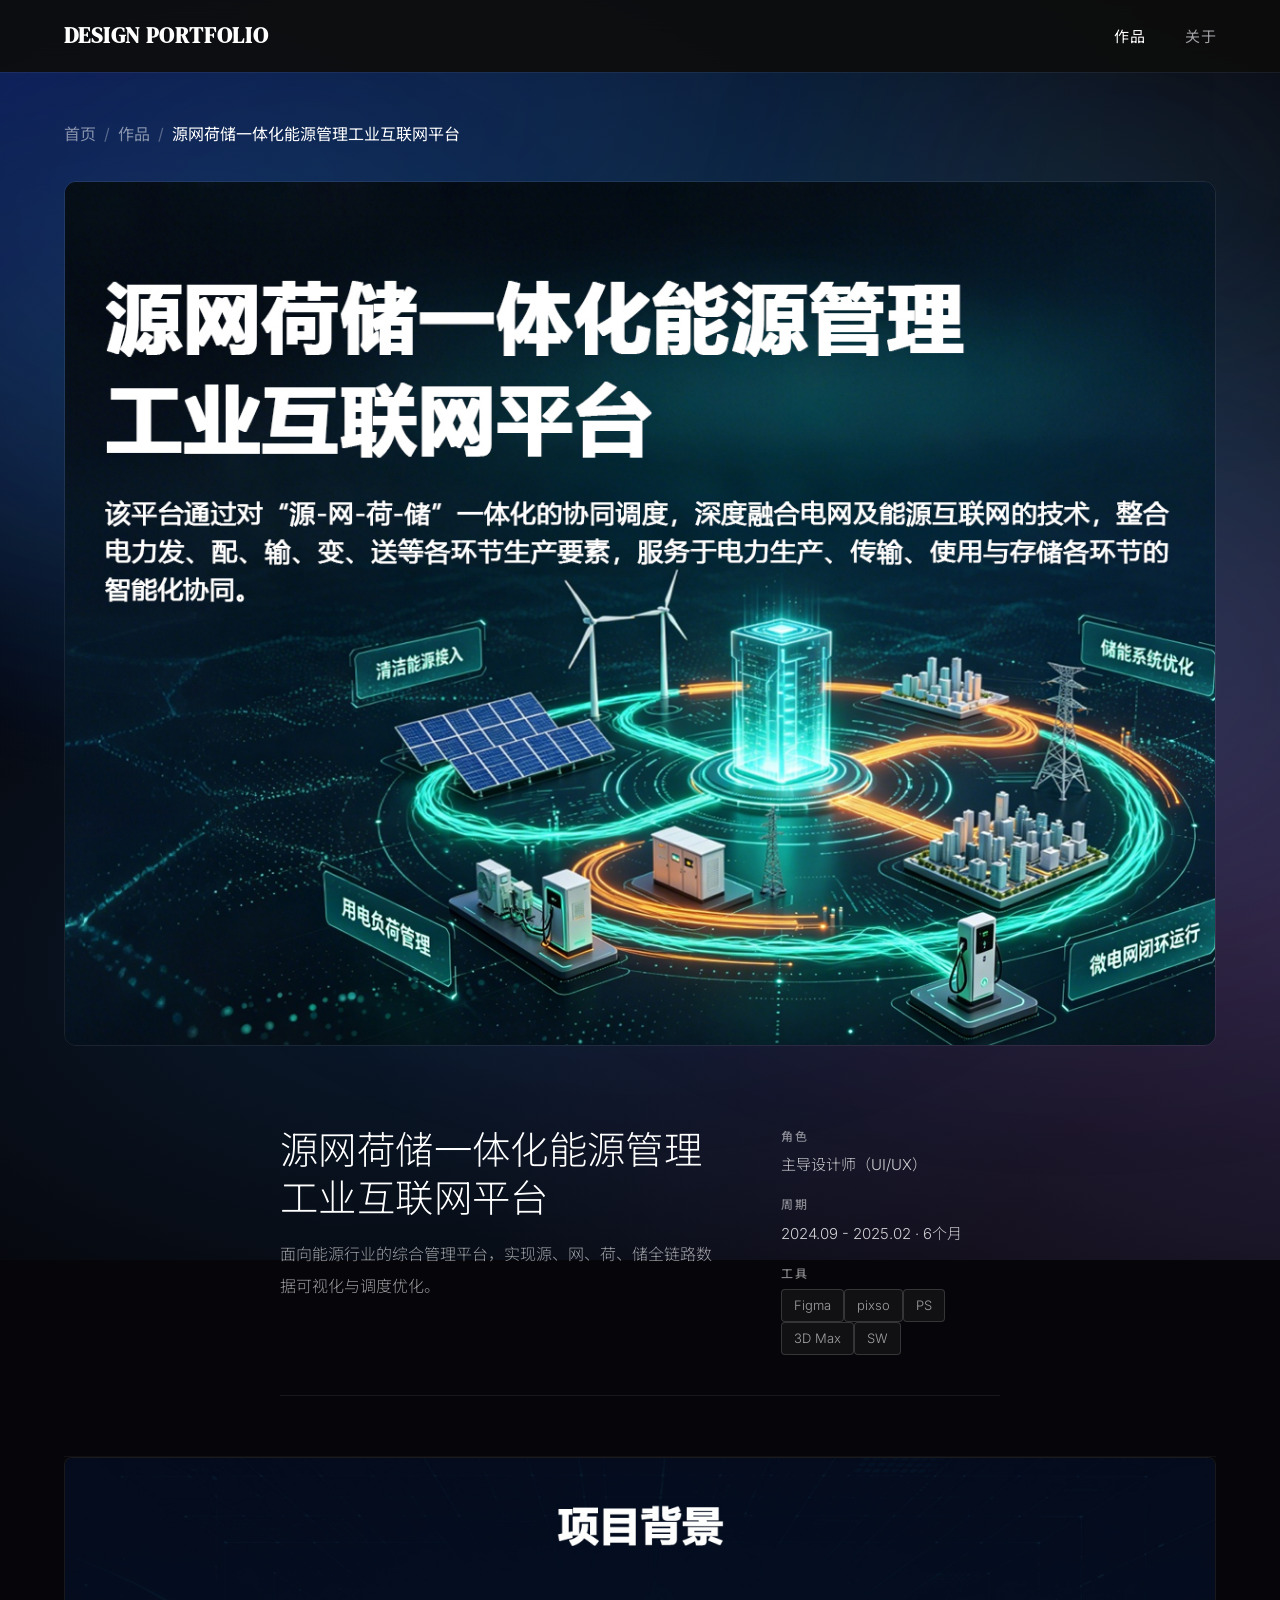
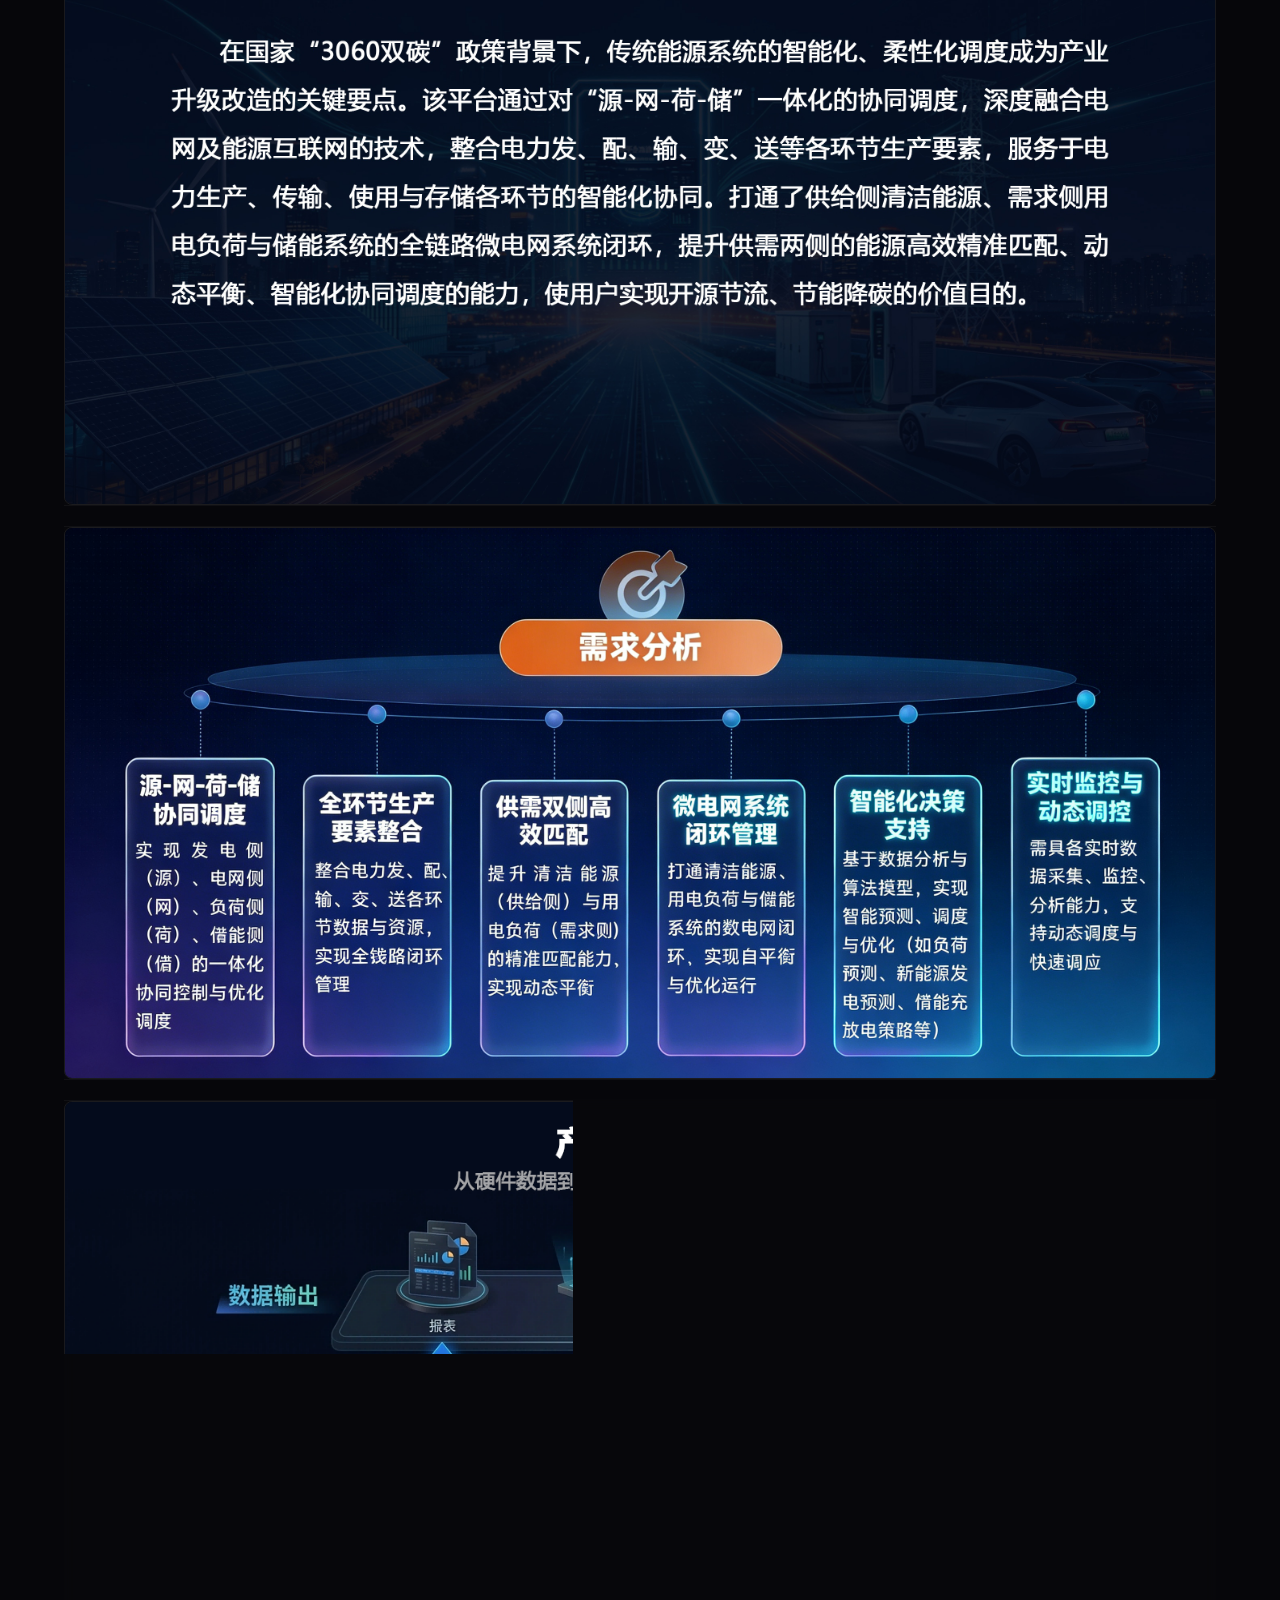
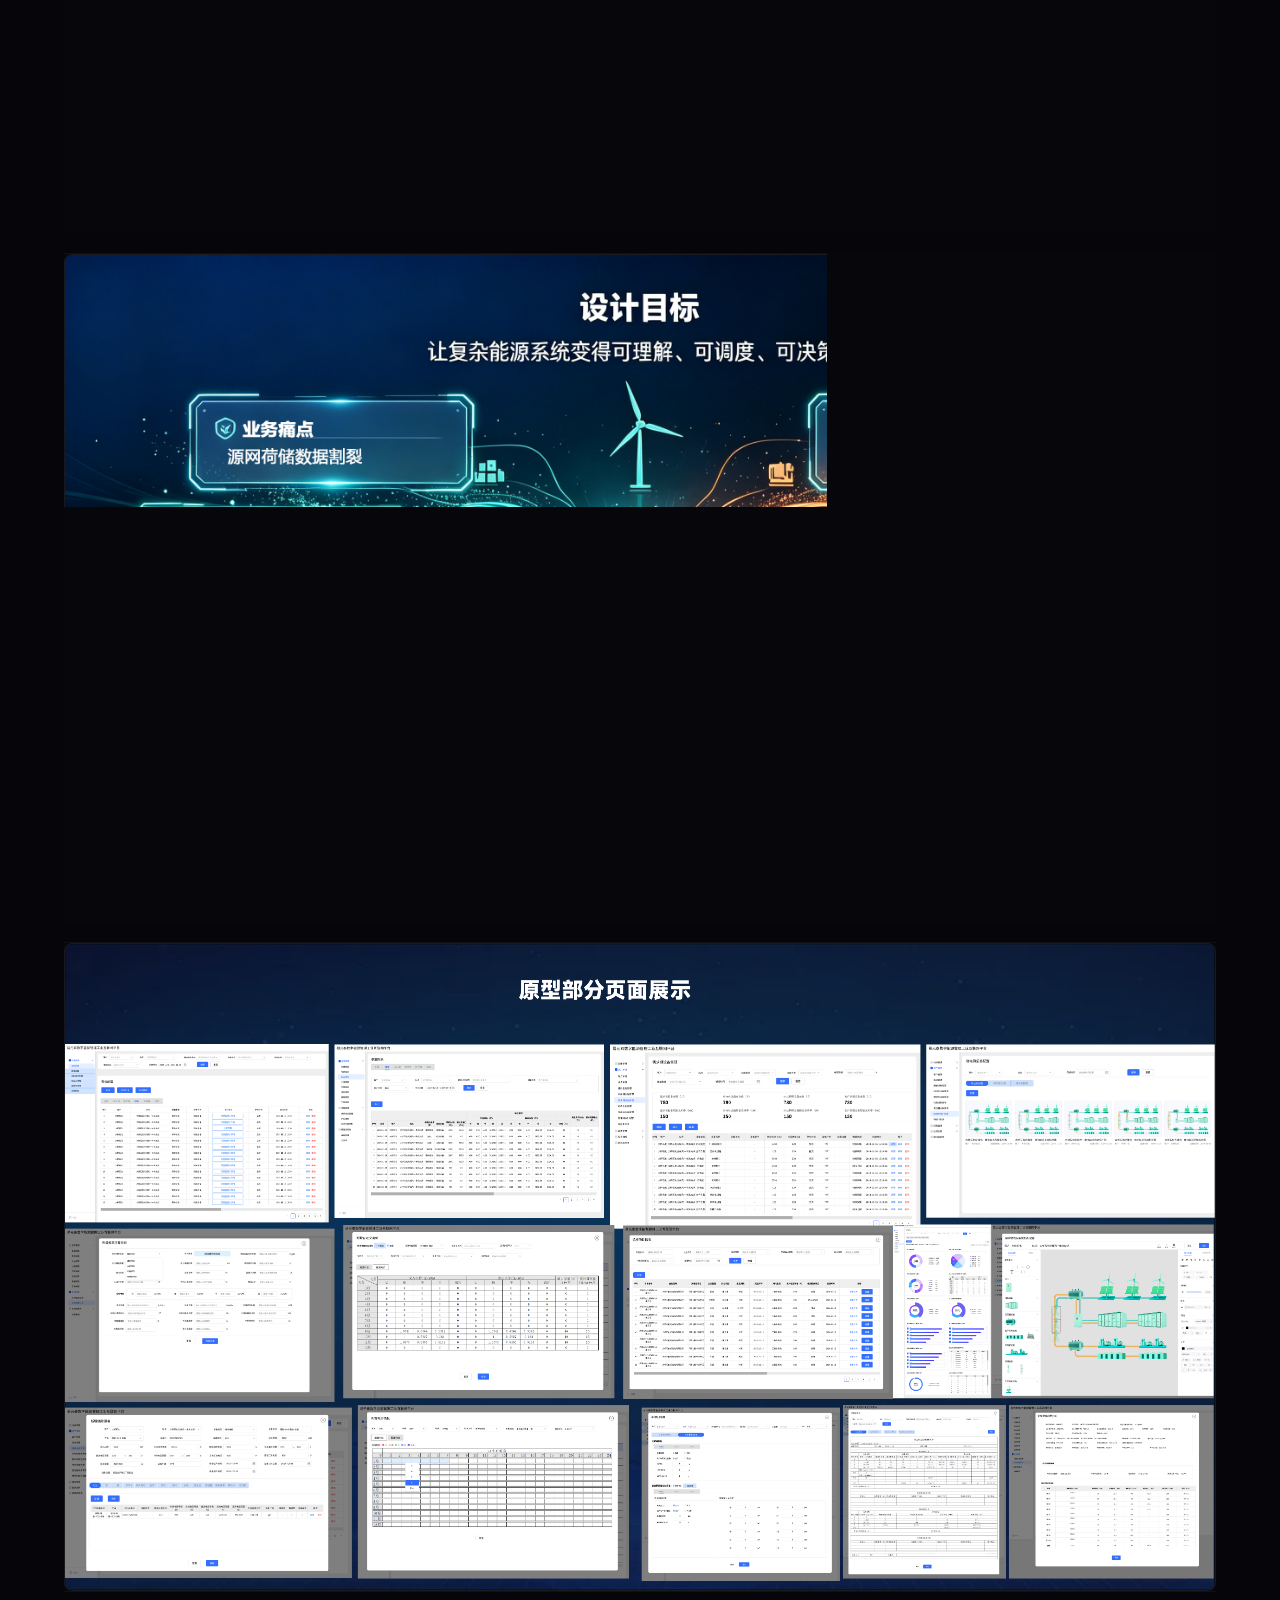
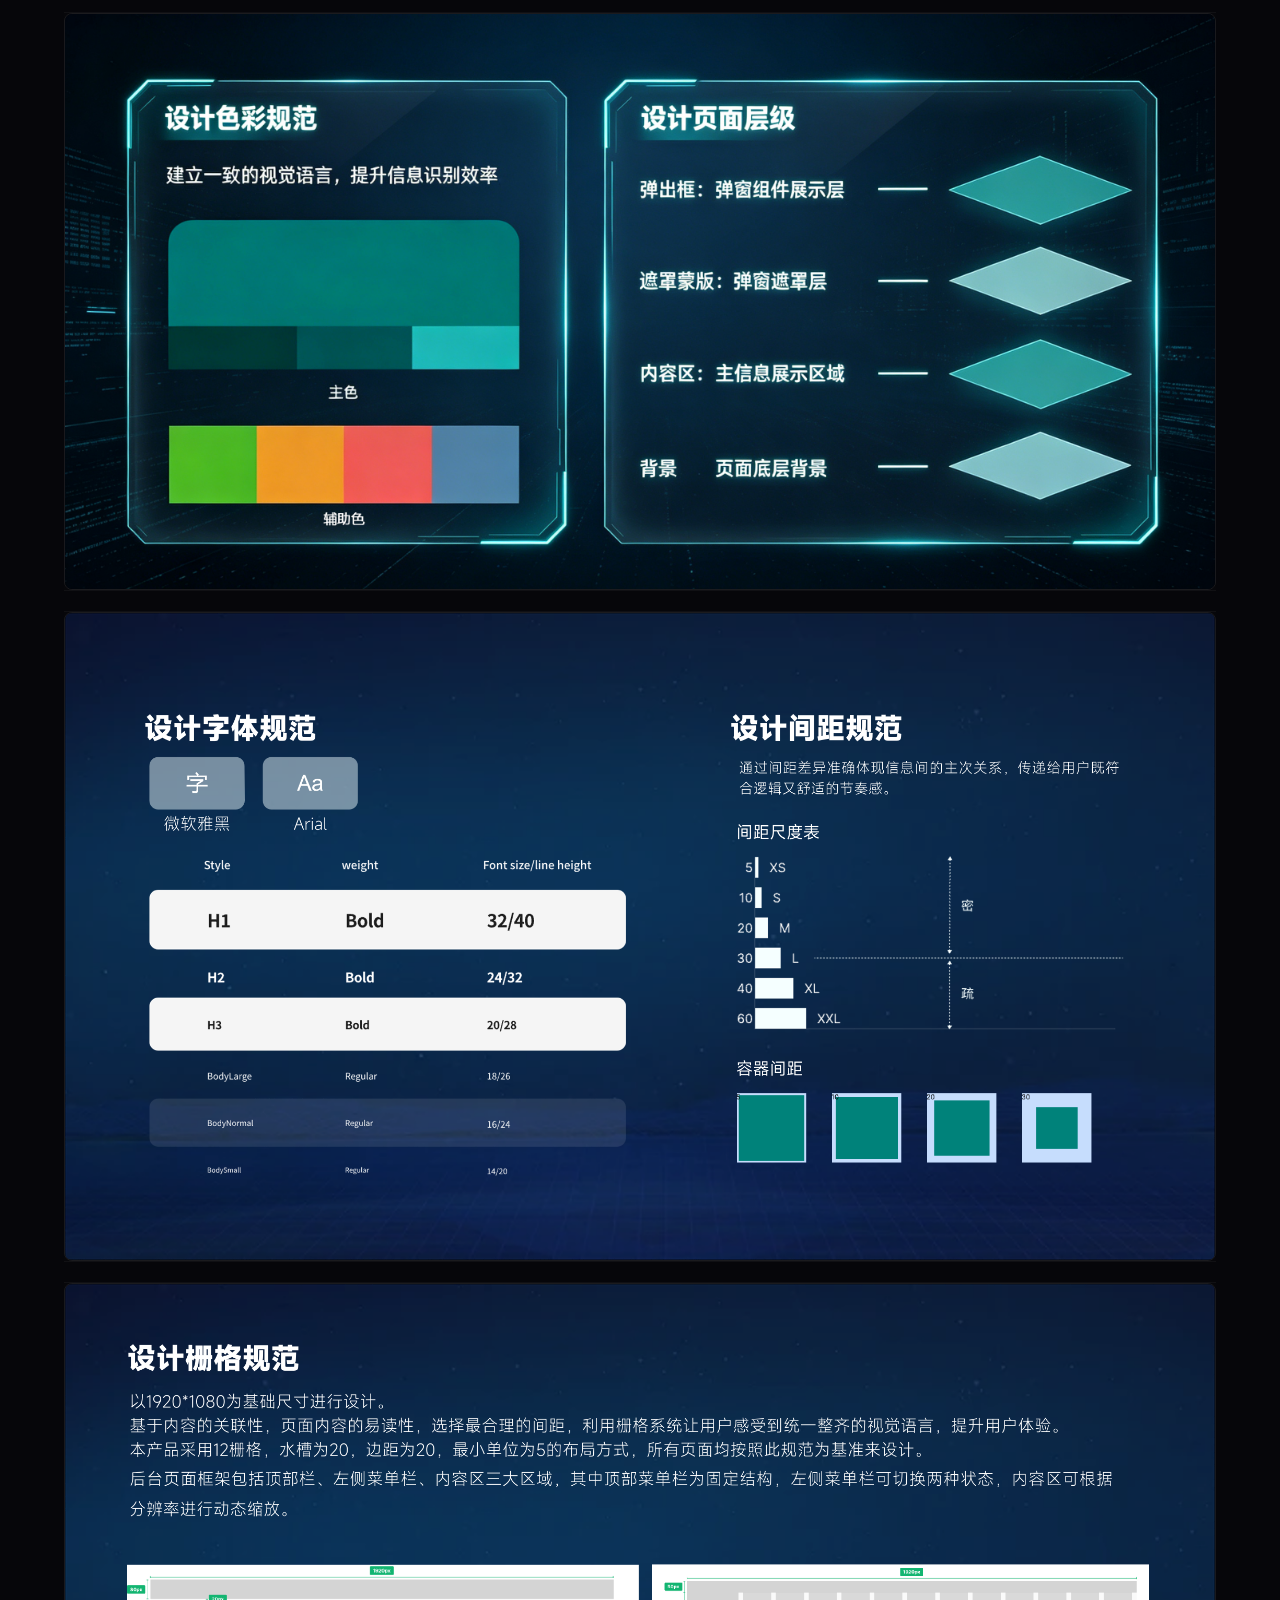
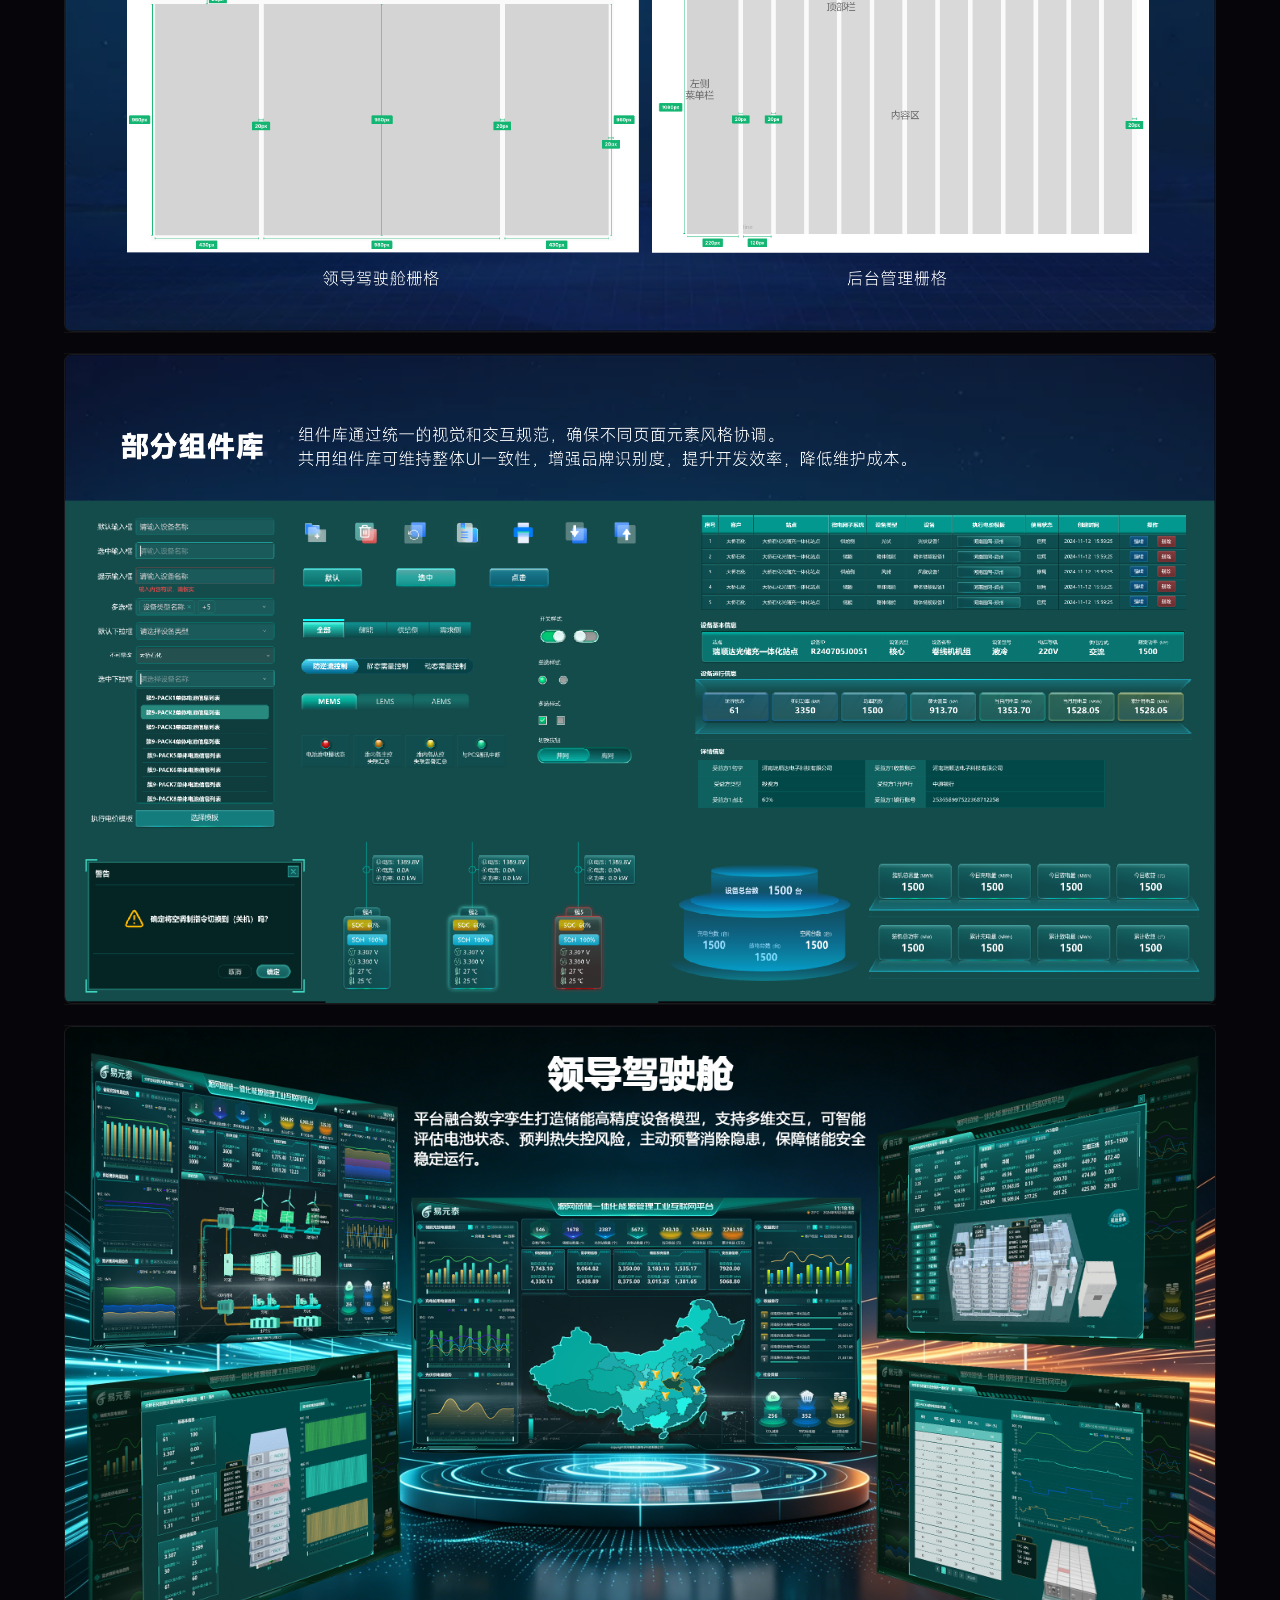
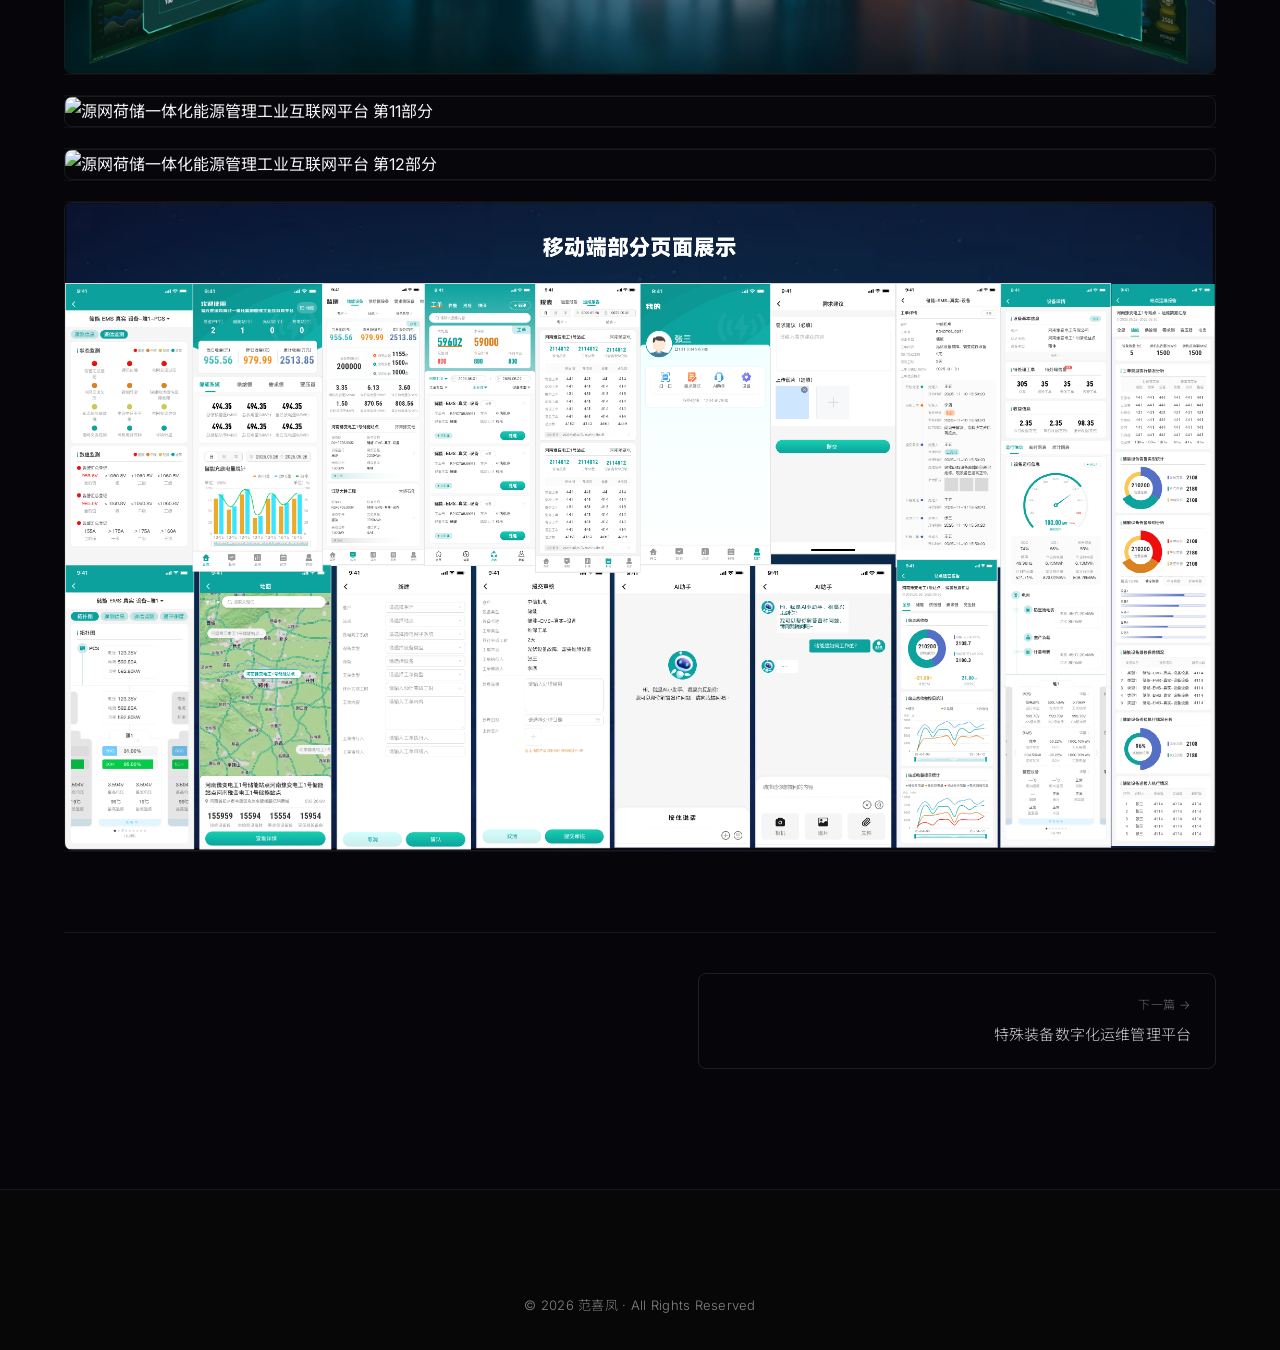
==== commit 6374ce03: "视频链接更新：替换本地路径为阿里云OSS链接" ====
--- a/work-detail.html
+++ b/work-detail.html
@@ -555,7 +555,7 @@
         sections: [
           {image: 'assets/images/UI-equipment-02.jpg'},
           {image: 'assets/images/UI-equipment-03.jpg'},
-          {video: 'assets/images/UI-equipment-video.mp4', caption: '数字孪生模型演示视频'},
+          {video: 'https://portfolio-video-001.oss-cn-beijing.aliyuncs.com/UI-equipment-video.mp4', caption: '数字孪生模型演示视频'},
           {image: 'assets/images/UI-equipment-04.jpg'},
           {image: 'assets/images/UI-equipment-05.jpg'},
         ]
@@ -637,7 +637,7 @@
         sections: [
           {image: 'assets/images/UI-railway-02.jpg'},
           {image: 'assets/images/UI-railway-03.jpg'},
-          {video: 'assets/images/UI-railway-video.mp4', caption: '平台操作演示视频'},
+          {video: 'https://portfolio-video-001.oss-cn-beijing.aliyuncs.com/UI-railway-video.mp4', caption: '平台操作演示视频'},
           {image: 'assets/images/UI-railway-04.jpg'},
         ]
       },
@@ -941,7 +941,7 @@
         sections: [
           {image: 'assets/images/3D-equ-08.png'},
           {image: 'assets/images/3D-equ-09.png'},
-          {video: 'assets/images/3D-equ-10.mp4', caption: '云营业厅漫游动画'},
+          {video: 'https://portfolio-video-001.oss-cn-beijing.aliyuncs.com/3D-equ-10.mp4', caption: '云营业厅漫游动画'},
           {image: 'assets/images/3D-equ-01.jpg'},
           {image: 'assets/images/3D-equ-02.jpg'},
           {image: 'assets/images/3D-equ-03.jpg'},
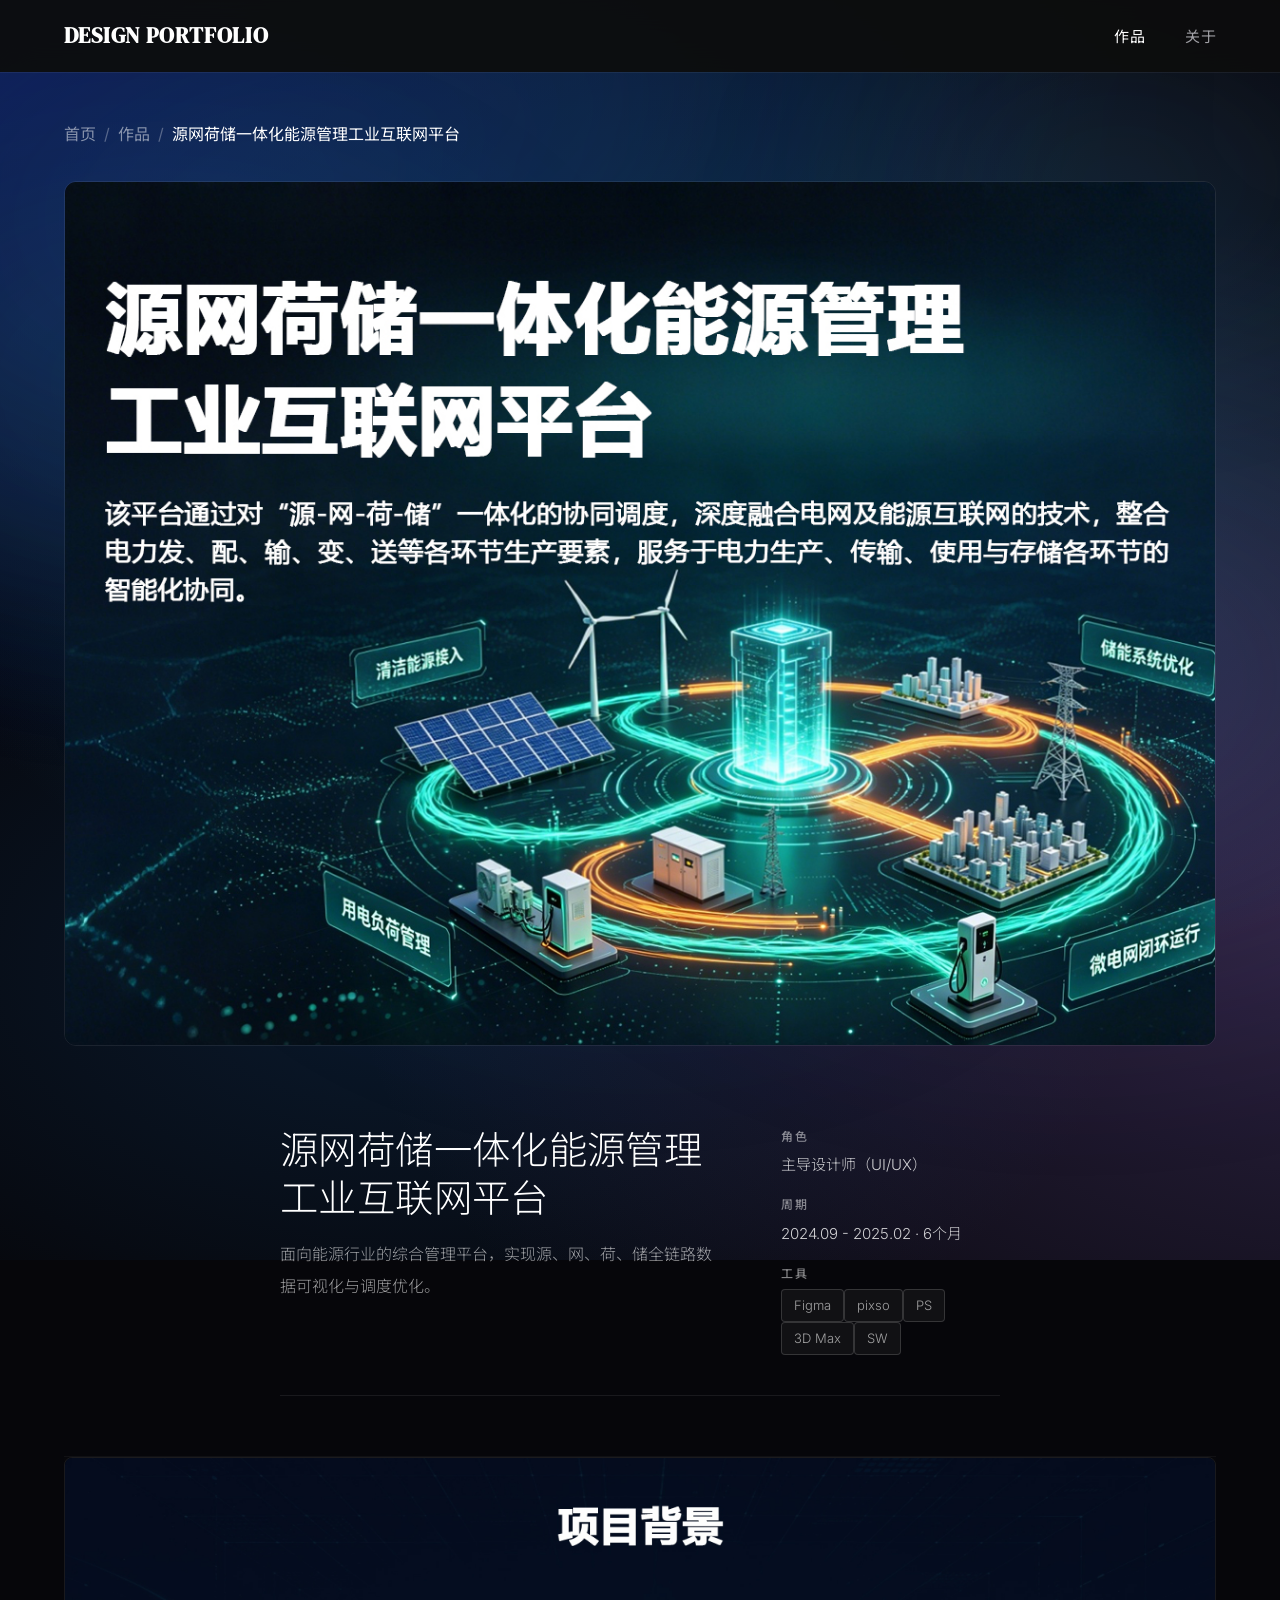
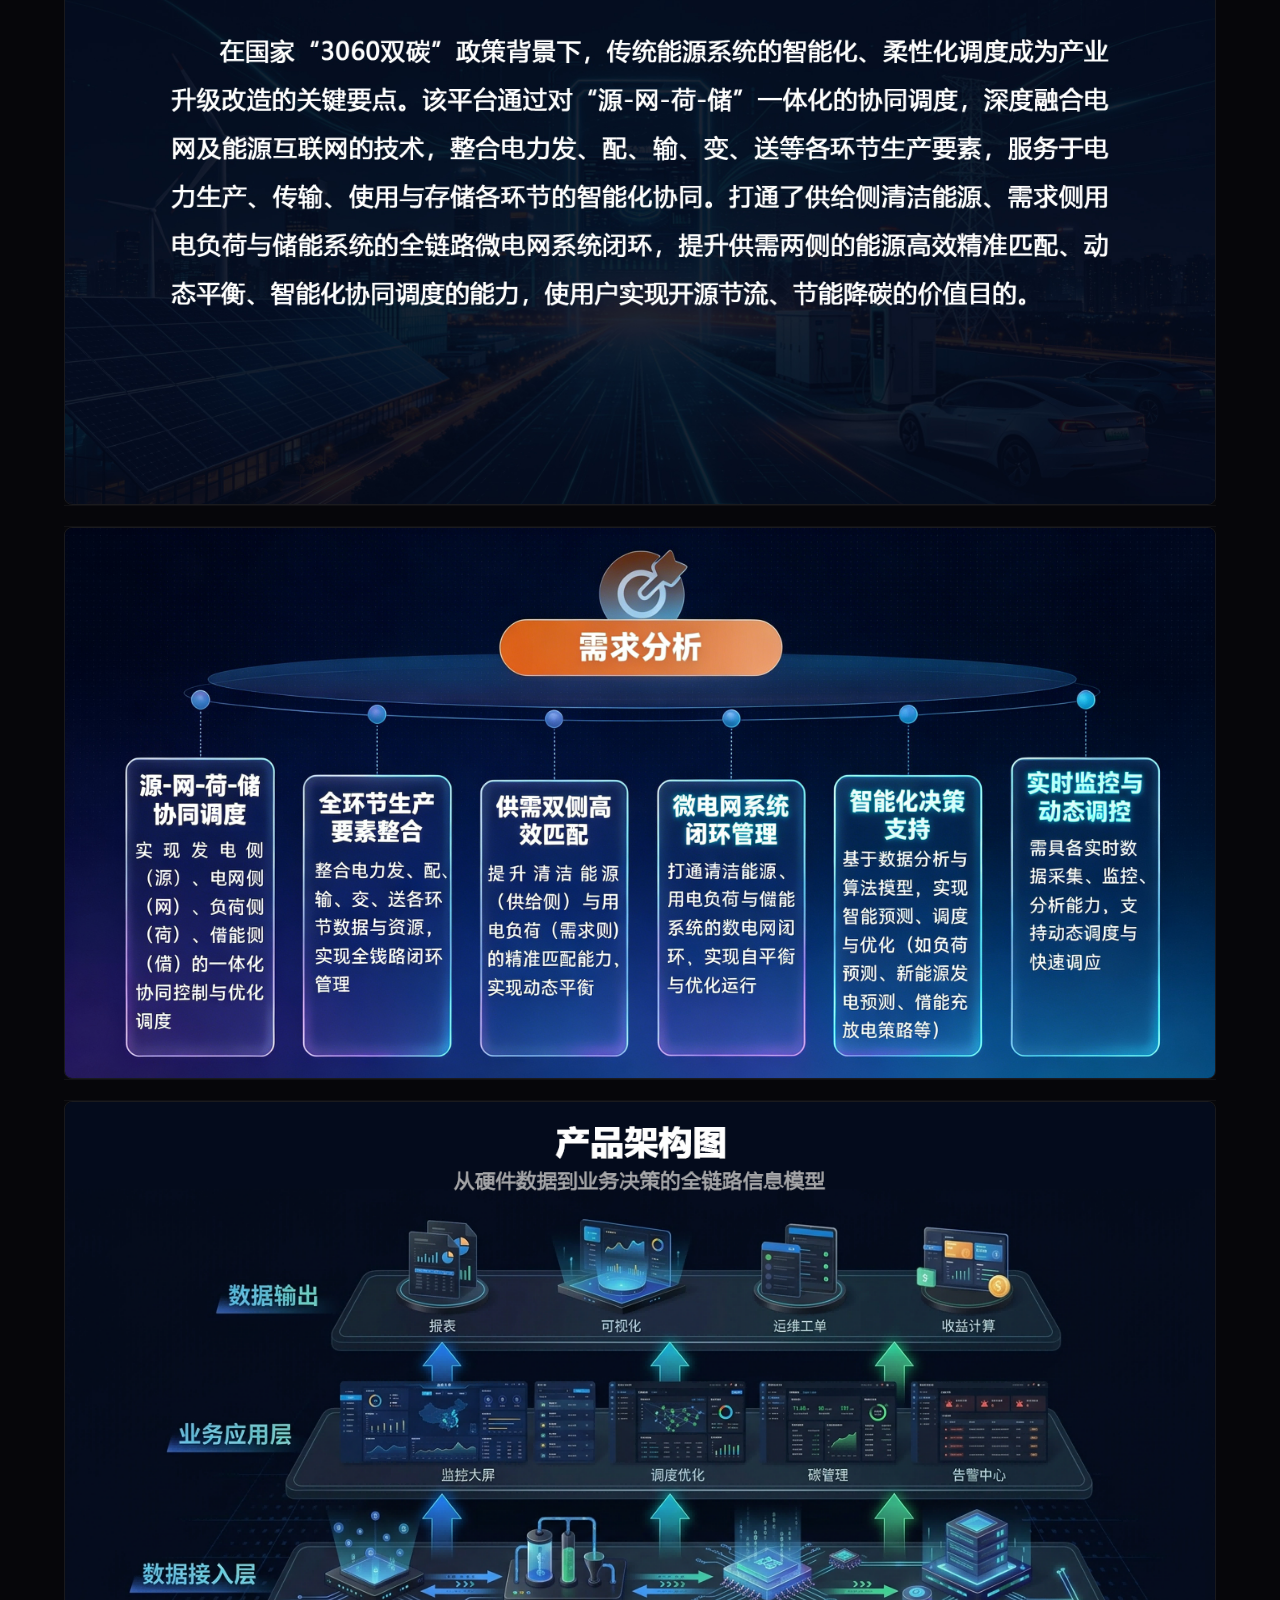
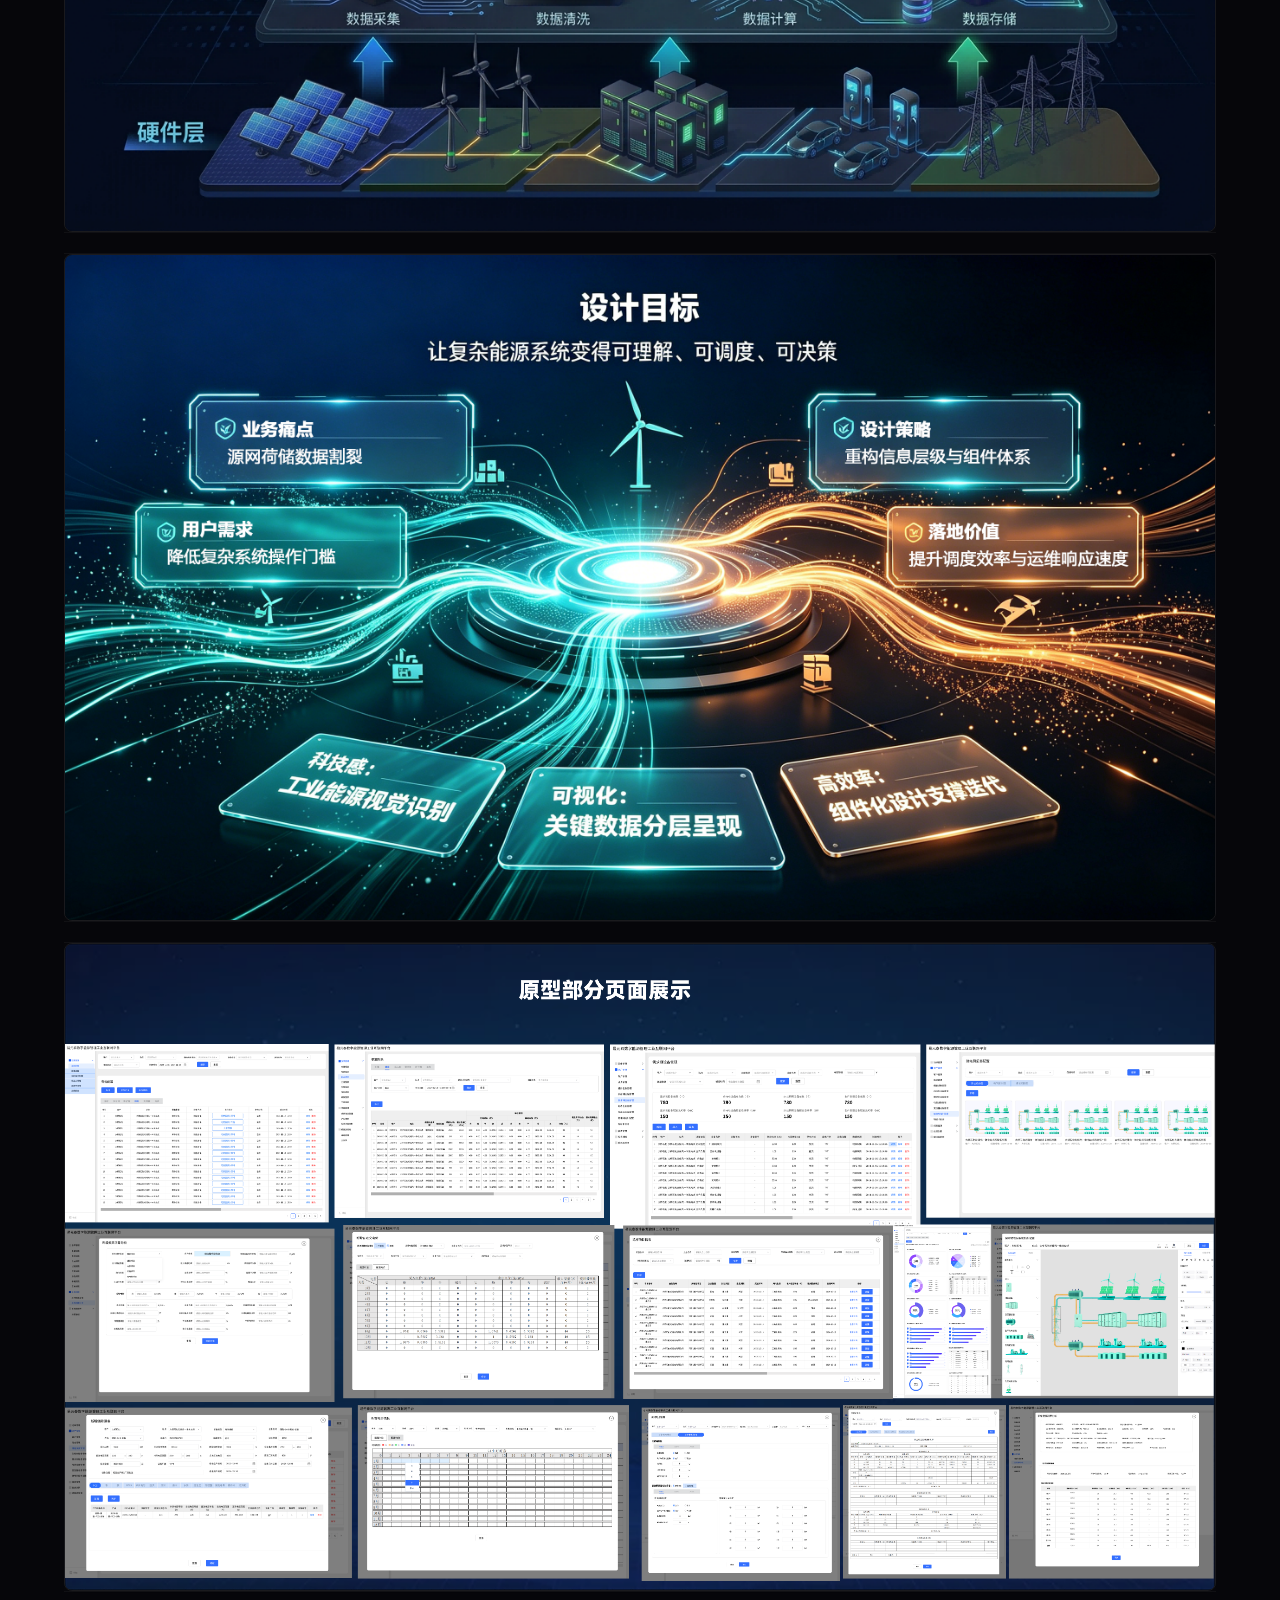
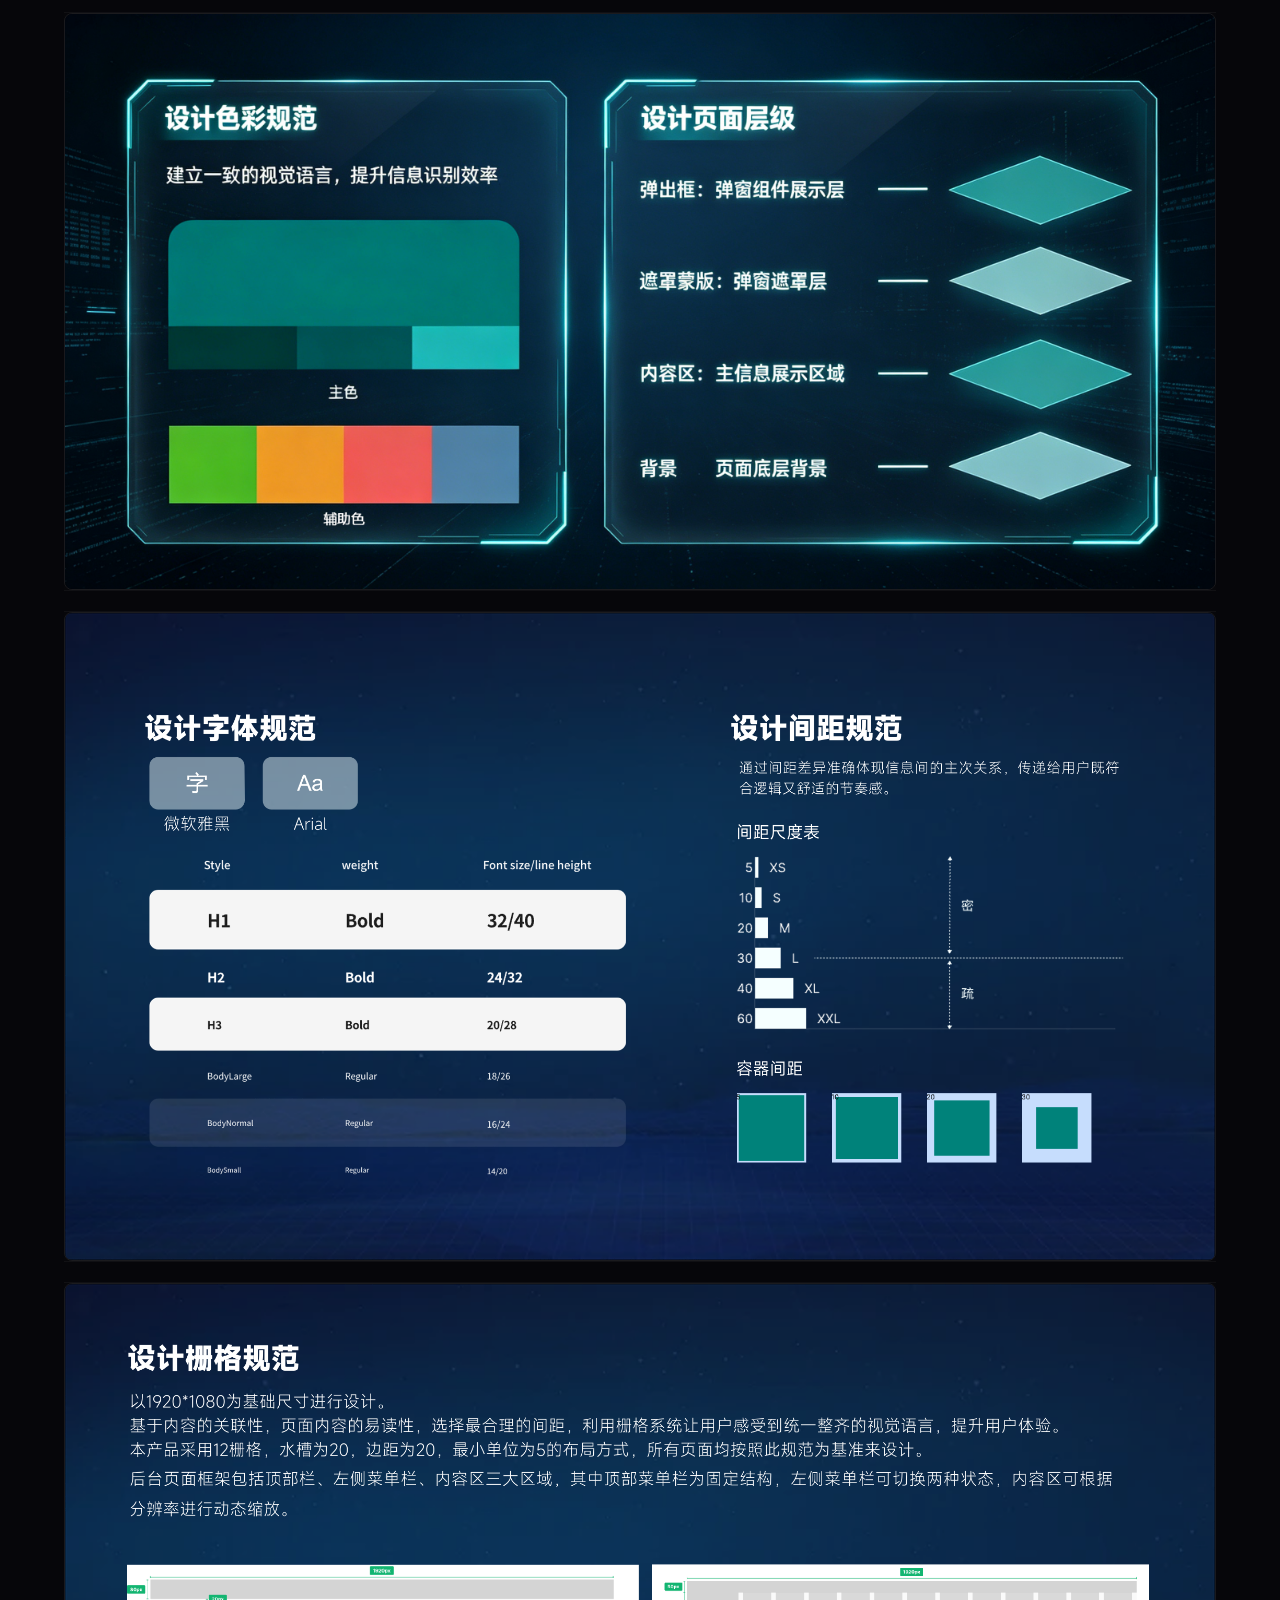
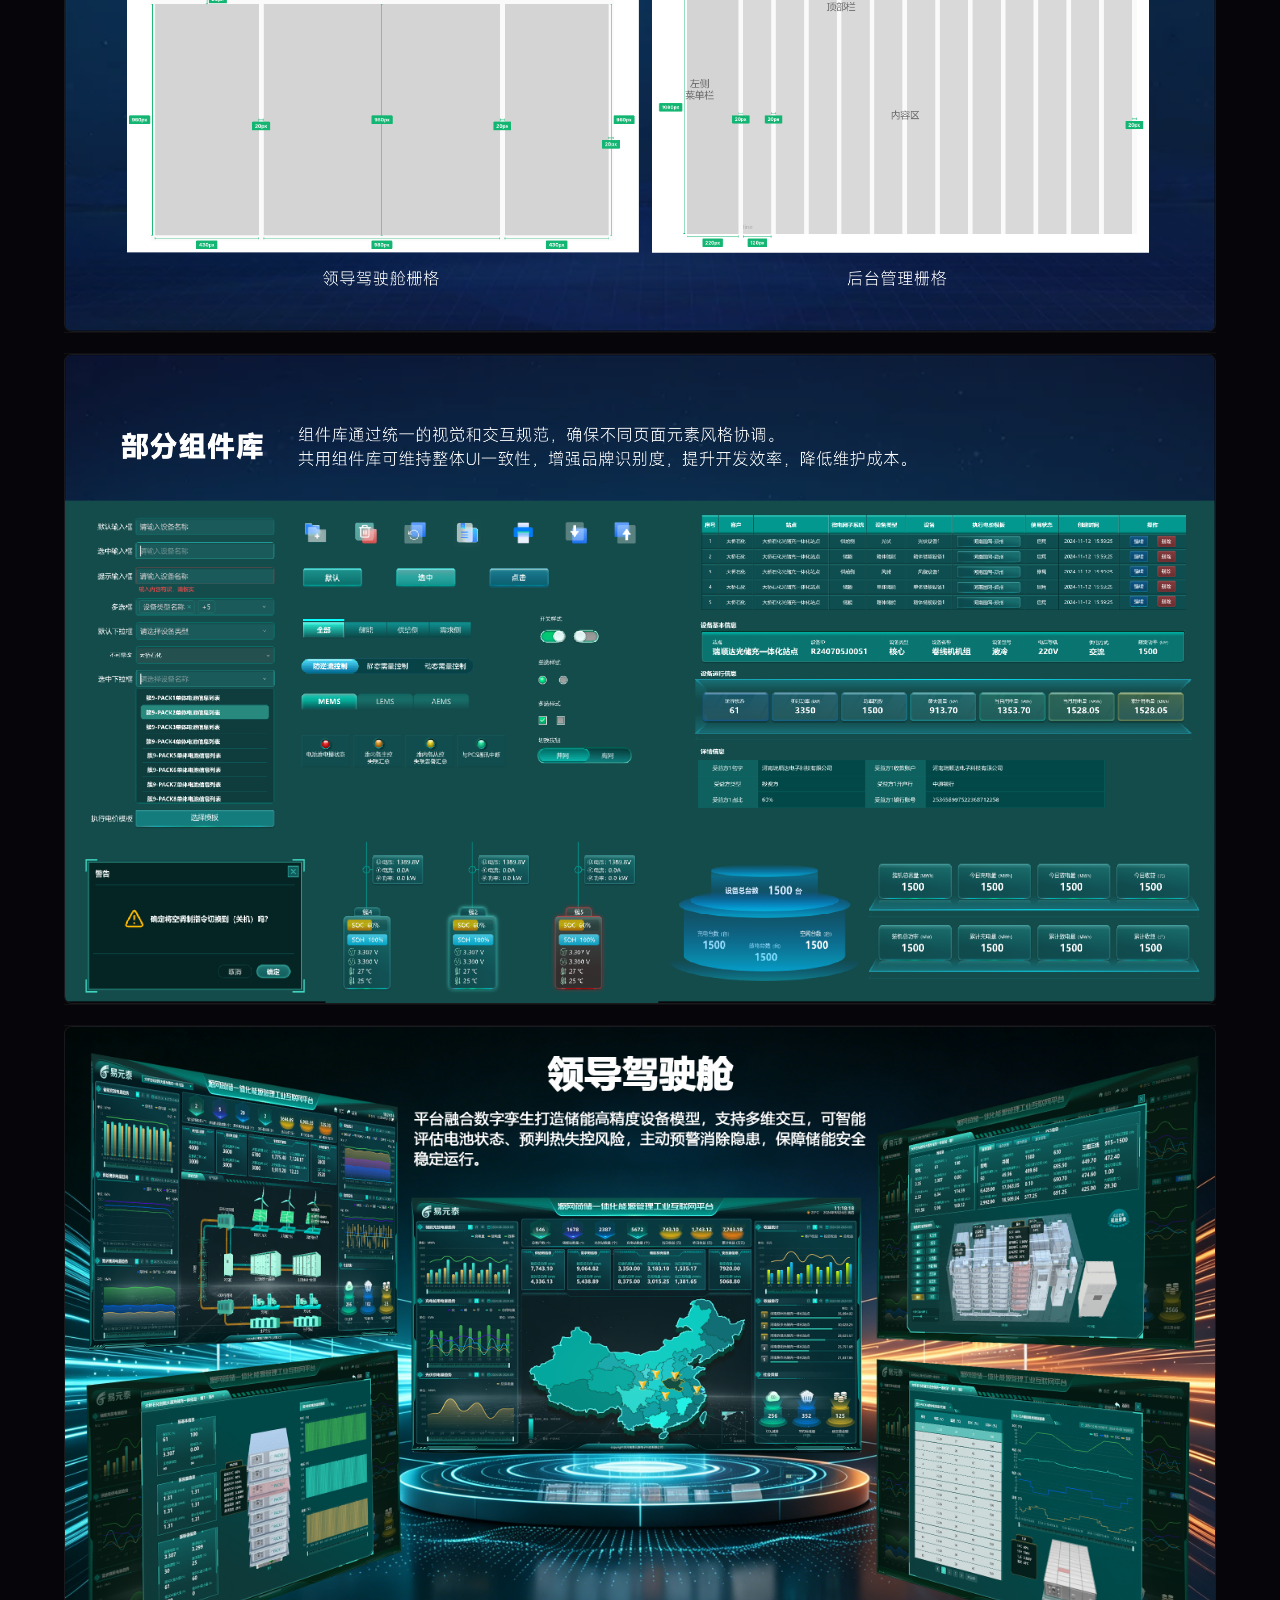
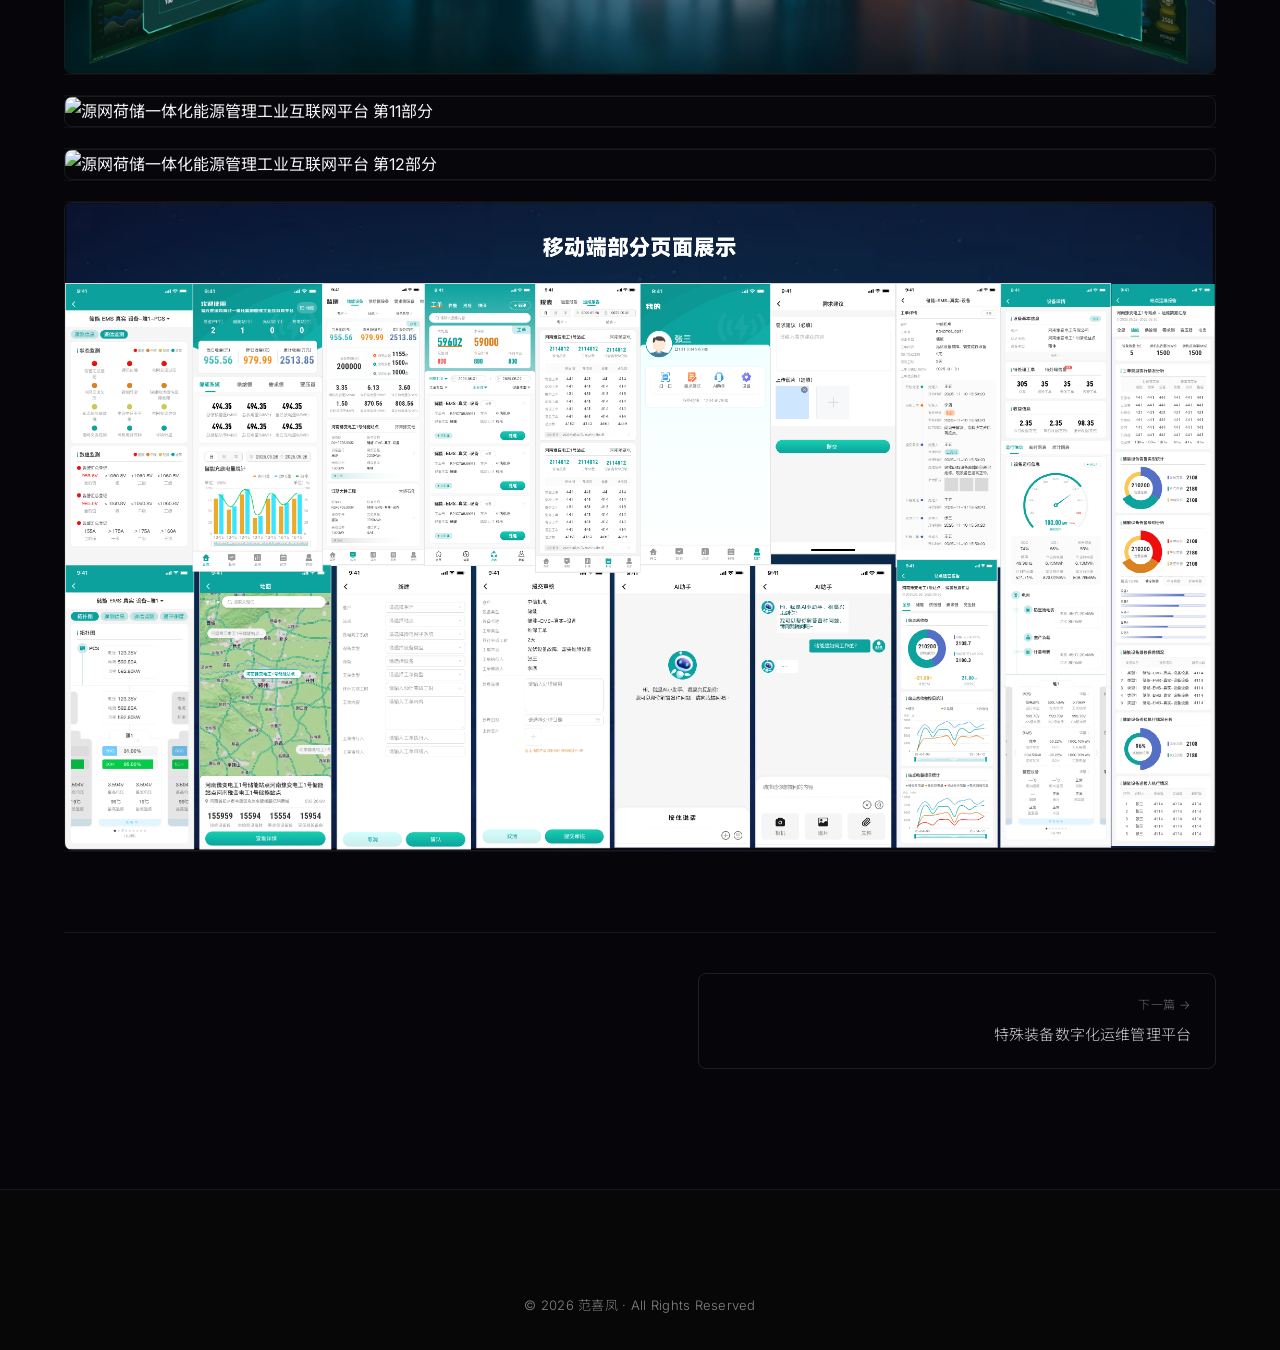
==== commit fae7de74: "3D模型链接更新：使用阿里云OSS链接" ====
--- a/work-detail.html
+++ b/work-detail.html
@@ -938,6 +938,10 @@
           { label: '工具', value: ['3D Max', 'PS'] },
         ],
         cover:'assets/images/3D-equ-09.png',
+        modelMap: {
+          'assets/images/3D-equ-01.jpg': 'https://portfolio-video-001.oss-cn-beijing.aliyuncs.com/3D-equ-01.glb',
+          'assets/images/3D-equ-05.jpg': 'https://portfolio-video-001.oss-cn-beijing.aliyuncs.com/3D-equ-05.glb'
+        },
         sections: [
           {image: 'assets/images/3D-equ-08.png'},
           {image: 'assets/images/3D-equ-09.png'},
@@ -949,7 +953,7 @@
           {image: 'assets/images/3D-equ-05.jpg'},
           {image: 'assets/images/3D-equ-06.jpg'},
           {image: 'assets/images/3D-equ-07.jpg'},
-        ] 
+        ]
       },
       'serviceDesk': {
         title: '车站智能服务台',
@@ -1016,7 +1020,7 @@
         ],
         cover:'assets/images/3D-Mars-01.png',
         modelMap: {
-          'assets/images/3D-Mars-01.png': 'assets/images/3D-Mars-01.glb'
+          'assets/images/3D-Mars-01.png': 'https://portfolio-video-001.oss-cn-beijing.aliyuncs.com/3D-Mars-01.glb'
         },
         pages:[
           'assets/images/3D-Mars-01.png',
